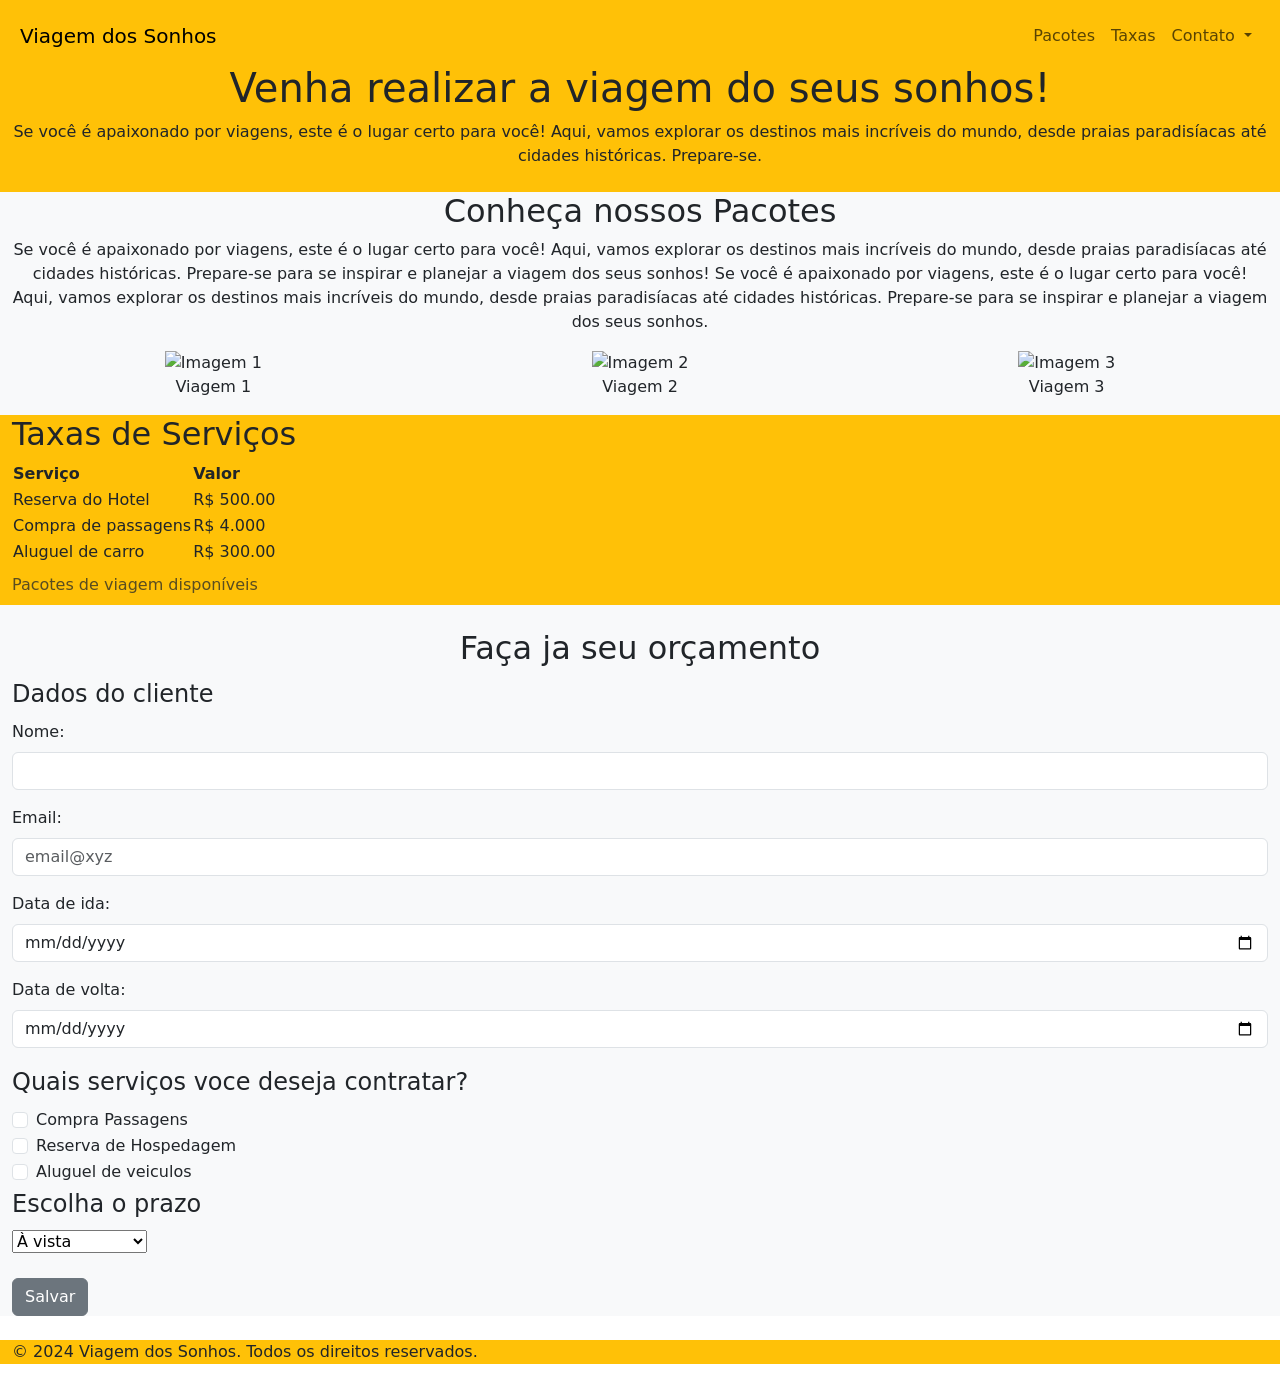
==== index.html @ 337f396c "first commit" ====
<!DOCTYPE html>
<html lang="pt-BR">

<head>
	<meta charset="UTF-8">
	<meta name="viewport" content="width=device-width, initial-scale=1.0">
	<link href="https://cdn.jsdelivr.net/npm/bootstrap@5.3.3/dist/css/bootstrap.min.css" rel="stylesheet"
		integrity="sha384-QWTKZyjpPEjISv5WaRU9OFeRpok6YctnYmDr5pNlyT2bRjXh0JMhjY6hW+ALEwIH" crossorigin="anonymous">
	<link rel="stylesheet" href="style.css">
	<title>Viagem dos sonhos</title>
</head>

<body>
	<header class="container-fluid p-2 bg-warning text-center">
		<nav class="navbar navbar-expand-lg bg-warning">
			<div class="container-fluid">
				<a class="navbar-brand" href="#">Viagem dos Sonhos</a>
				<button class="navbar-toggler" type="button" data-bs-toggle="collapse"
					data-bs-target="#navbarSupportedContent" aria-controls="navbarSupportedContent"
					aria-expanded="false" aria-label="Toggle navigation">
					<span class="navbar-toggler-icon"></span>
				</button>
				<div class="collapse navbar-collapse justify-content-end bg-warning" id="navbarSupportedContent">
					<ul class="navbar-nav ms-auto">
						<li class="nav-item">
							<a class="nav-link" aria-current="page" href="#">Pacotes</a>
						</li>
						<li class="nav-item">
							<a class="nav-link" href="#">Taxas</a>
						</li>
						<li class="nav-item dropdown">
							<a class="nav-link dropdown-toggle" href="#" role="button" data-bs-toggle="dropdown"
								aria-expanded="false">
								Contato
							</a>
							<ul class="dropdown-menu dropdown-menu-end">
								<li><a class="dropdown-item" href="#">Action</a></li>
								<li><a class="dropdown-item" href="#">Another action</a></li>
								<li>
									<hr class="dropdown-divider">
								</li>
								<li><a class="dropdown-item" href="#">Something else here</a></li>
							</ul>
						</li>
					</ul>
				</div>
			</div>
		</nav>
		<h1>Venha realizar a viagem do seus sonhos!</h1>
		<p>Se você é apaixonado por viagens, este é o lugar certo para você! Aqui, vamos
			explorar os destinos mais incríveis do mundo, desde praias paradisíacas até cidades históricas.
			Prepare-se.</p>
	</header>

	<section class="container-fluid bg-light text-center">
		<h2>Conheça nossos Pacotes</h2>
		<p> Se você é apaixonado por viagens, este é o lugar certo para você! Aqui, vamos
			explorar os destinos mais incríveis do mundo, desde praias paradisíacas até cidades históricas.
			Prepare-se para se inspirar e planejar a viagem dos seus sonhos! Se você é apaixonado por viagens, este é o
			lugar certo para você! Aqui, vamos explorar os destinos mais incríveis do mundo, desde praias paradisíacas
			até cidades históricas. Prepare-se para se inspirar e planejar a viagem dos seus sonhos.</p>
		<div class="row">
			<figure class="col text-center">
				<img src="Imagens/Capa.jpg" alt="Imagem 1">
				<figcaption>Viagem 1</figcaption>
			</figure>
			<figure class="col text-center">
				<img src="Imagens/cell.jpg" alt="Imagem 2">
				<figcaption>Viagem 2</figcaption>
			</figure>
			<figure class="col text-center">
				<img src="Imagens/note.jpg" alt="Imagem 3">
				<figcaption>Viagem 3</figcaption>
			</figure>
		</div>
	</section>

	<section class="container-fluid bg-warning">
		<h2 id="destinos">Taxas de Serviços</h2>

		<table>
			<caption>Pacotes de viagem disponíveis</caption>
			<thead>
				<tr>
					<th>Serviço</th>
					<th>Valor</th>
				</tr>
			</thead>
			<tbody>
				<tr>
					<td>Reserva do Hotel</td>
					<td>R$ 500.00</td>
				</tr>
				<tr>
					<td>Compra de passagens</td>
					<td>R$ 4.000</td>
				</tr>
				<tr>
					<td>Aluguel de carro</td>
					<td>R$ 300.00</td>
				</tr>
			</tbody>
		</table>
	</section>

	<section class="container-fluid bg-light">
		<br>
		<h2 class="text-center">Faça ja seu orçamento</h2>
		<form action="" method="GET">

			<fieldset>
				<legend>Dados do cliente</legend>

				<div class="mb-3">
					<label class="form-label" for="nome">
						Nome:
					</label>
					<input type="text" class="form-control" name="nome" id="nome">
				</div>

				<div class="mb-3">
					<label class="form-label" for="email">
						Email:
					</label>
					<input type="email" class="form-control" required name="email" placeholder="email@xyz" required
						id="email">
				</div>

				<div class="mb-3">
					<label class="form-label" for="dataIda">
						Data de ida:
					</label>
					<input type="date" class="form-control" name="dataIda" id="dataIda">
				</div>

				<div class="mb-3">
					<label class="form-label" for="dataVolta">
						Data de volta:
					</label>
					<input type="date" class="form-control" name="dataVolta" id="dataVolta">
				</div>
			</fieldset>
			<fieldset>
				<legend>Quais serviços voce deseja contratar?</legend>
				<div class="form-check">
					<input type="checkbox" class="form-check-input" name="passagens" value="Passagens"
						id="compraPassagens">
					<label class="form-check-label" for="compraPassagens">
						Compra Passagens
					</label>
				</div>

				<div class="form-check">
					<input type="checkbox" class="form-check-input" name="hospedagem" value="Hospedagem"
						id="reservaHospedagem">
					<label class="form-check-label" for="reservaHospedagem">
						Reserva de Hospedagem
					</label>
				</div>

				<div class="form-check">
					<input type="checkbox" class="form-check-input" name="aluguelVeiculos" value="Aluguel de veiculos"
						id="aluguelVeiculos">
					<label class="form-check-label" for="aluguelVeiculos">
						Aluguel de veiculos
					</label>
				</div>

			</fieldset>
			<fieldset>
				<legend>Escolha o prazo</legend>
				<select name="prazo">
					<option value="Avista">À vista</option>
					<option value="5x">5x sem juros</option>
					<option value="10x">10x sem juros</option>
				</select>
			</fieldset>
			<br>
			<button class="btn btn-secondary">Salvar</button>
		</form>
	</section>
	<br>
	<footer class="container-fluid bg-warning">
		<p>&copy; 2024 Viagem dos Sonhos. Todos os direitos reservados.</p>
	</footer>
	<script src="https://cdn.jsdelivr.net/npm/bootstrap@5.3.3/dist/js/bootstrap.bundle.min.js"
		integrity="sha384-YvpcrYf0tY3lHB60NNkmXc5s9fDVZLESaAA55NDzOxhy9GkcIdslK1eN7N6jIeHz"
		crossorigin="anonymous"></script>
</body>

</html>
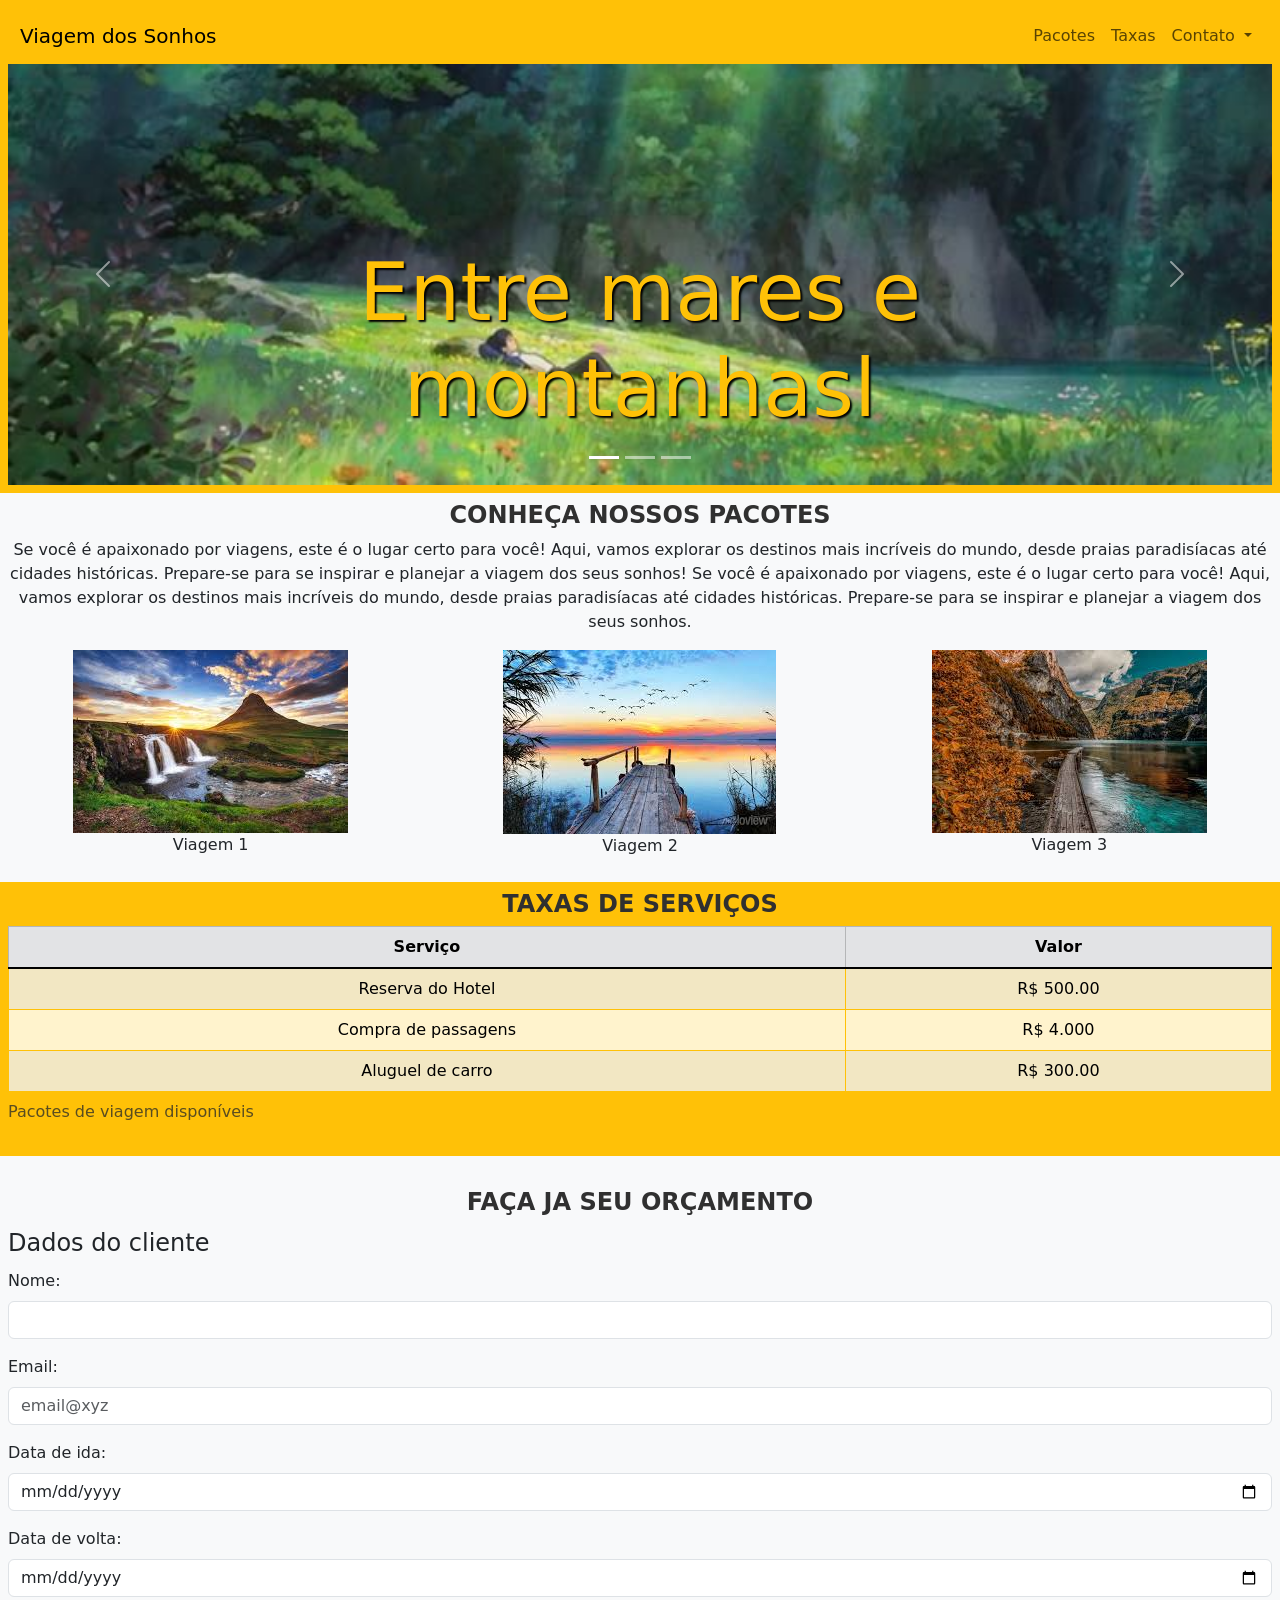
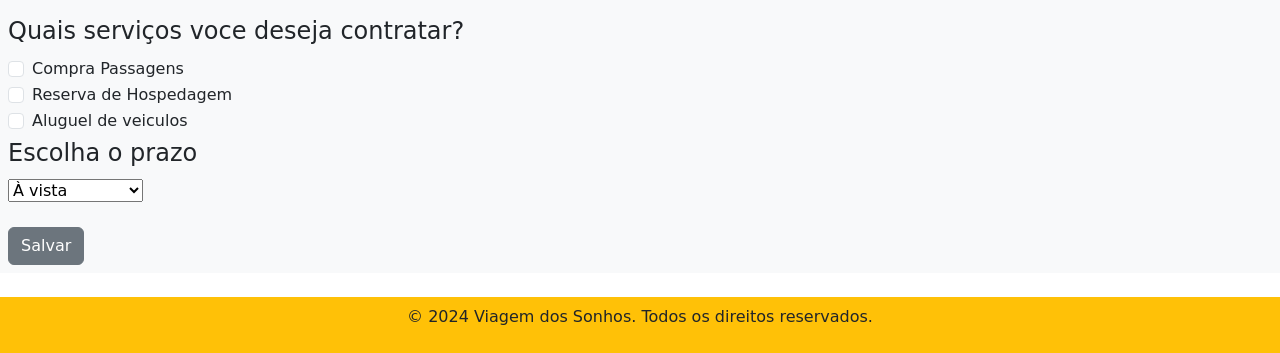
==== commit 69f7a776: "Refactor code structure for improved readability and maintainability" ====
--- a/index.html
+++ b/index.html
@@ -6,7 +6,7 @@
 	<meta name="viewport" content="width=device-width, initial-scale=1.0">
 	<link href="https://cdn.jsdelivr.net/npm/bootstrap@5.3.3/dist/css/bootstrap.min.css" rel="stylesheet"
 		integrity="sha384-QWTKZyjpPEjISv5WaRU9OFeRpok6YctnYmDr5pNlyT2bRjXh0JMhjY6hW+ALEwIH" crossorigin="anonymous">
-	<link rel="stylesheet" href="style.css">
+	<link rel="stylesheet" href="css/style.css">
 	<title>Viagem dos sonhos</title>
 </head>
 
@@ -46,13 +46,49 @@
 				</div>
 			</div>
 		</nav>
-		<h1>Venha realizar a viagem do seus sonhos!</h1>
-		<p>Se você é apaixonado por viagens, este é o lugar certo para você! Aqui, vamos
-			explorar os destinos mais incríveis do mundo, desde praias paradisíacas até cidades históricas.
-			Prepare-se.</p>
+		<div id="carouselExampleCaptions" class="carousel slide">
+			<div class="carousel-indicators">
+				<button type="button" data-bs-target="#carouselExampleCaptions" data-bs-slide-to="0" class="active"
+					aria-current="true" aria-label="Slide 1"></button>
+				<button type="button" data-bs-target="#carouselExampleCaptions" data-bs-slide-to="1"
+					aria-label="Slide 2"></button>
+				<button type="button" data-bs-target="#carouselExampleCaptions" data-bs-slide-to="2"
+					aria-label="Slide 3"></button>
+			</div>
+			<div class="carousel-inner">
+				<div class="carousel-item active">
+					<img src="img/carousel/teste1.jpg" class="d-block w-100" alt="">
+					<div class="carousel-caption d-none d-md-block">
+						<h5>Entre mares e montanhasl</h5>
+					</div>
+				</div>
+				<div class="carousel-item">
+					<img src="img/carousel/teste2.jpg" class="d-block w-100" alt="">
+					<div class="carousel-caption d-none d-md-block">
+						<h5>De norte a sul</h5>
+					</div>
+				</div>
+				<div class="carousel-item">
+					<img src="img/carousel/teste3.jpg" class="d-block w-100" alt="">
+					<div class="carousel-caption d-none d-md-block">
+						<h5>Venha conhecer o Brasil</h5>
+					</div>
+				</div>
+			</div>
+			<button class="carousel-control-prev" type="button" data-bs-target="#carouselExampleCaptions"
+				data-bs-slide="prev">
+				<span class="carousel-control-prev-icon" aria-hidden="true"></span>
+				<span class="visually-hidden">Previous</span>
+			</button>
+			<button class="carousel-control-next" type="button" data-bs-target="#carouselExampleCaptions"
+				data-bs-slide="next">
+				<span class="carousel-control-next-icon" aria-hidden="true"></span>
+				<span class="visually-hidden">Next</span>
+			</button>
+		</div>
 	</header>
 
-	<section class="container-fluid bg-light text-center">
+	<section class="container-fluid bg-light text-center p-2">
 		<h2>Conheça nossos Pacotes</h2>
 		<p> Se você é apaixonado por viagens, este é o lugar certo para você! Aqui, vamos
 			explorar os destinos mais incríveis do mundo, desde praias paradisíacas até cidades históricas.
@@ -61,32 +97,32 @@
 			até cidades históricas. Prepare-se para se inspirar e planejar a viagem dos seus sonhos.</p>
 		<div class="row">
 			<figure class="col text-center">
-				<img src="Imagens/Capa.jpg" alt="Imagem 1">
+				<img src="img/nossos-pacotes/Capa.jpg" alt="Imagem 1">
 				<figcaption>Viagem 1</figcaption>
 			</figure>
 			<figure class="col text-center">
-				<img src="Imagens/cell.jpg" alt="Imagem 2">
+				<img src="img/nossos-pacotes/cell.jpg" alt="Imagem 2">
 				<figcaption>Viagem 2</figcaption>
 			</figure>
 			<figure class="col text-center">
-				<img src="Imagens/note.jpg" alt="Imagem 3">
+				<img src="img/nossos-pacotes/note.jpg" alt="Imagem 3">
 				<figcaption>Viagem 3</figcaption>
 			</figure>
 		</div>
 	</section>
 
-	<section class="container-fluid bg-warning">
+	<section class="container-fluid bg-warning text-xl-center p-2">
 		<h2 id="destinos">Taxas de Serviços</h2>
 
-		<table>
+		<table class="table table-warning table-striped table-hover table-bordered border-warning">
 			<caption>Pacotes de viagem disponíveis</caption>
-			<thead>
+			<thead class="table-secondary">
 				<tr>
 					<th>Serviço</th>
 					<th>Valor</th>
 				</tr>
 			</thead>
-			<tbody>
+			<tbody class="table-group-divider">
 				<tr>
 					<td>Reserva do Hotel</td>
 					<td>R$ 500.00</td>
@@ -103,7 +139,7 @@
 		</table>
 	</section>
 
-	<section class="container-fluid bg-light">
+	<section class="container-fluid bg-light p-2">
 		<br>
 		<h2 class="text-center">Faça ja seu orçamento</h2>
 		<form action="" method="GET">
@@ -180,7 +216,7 @@
 		</form>
 	</section>
 	<br>
-	<footer class="container-fluid bg-warning">
+	<footer class="container-fluid bg-warning p-2 text-center">
 		<p>&copy; 2024 Viagem dos Sonhos. Todos os direitos reservados.</p>
 	</footer>
 	<script src="https://cdn.jsdelivr.net/npm/bootstrap@5.3.3/dist/js/bootstrap.bundle.min.js"
--- a/css/style.css
+++ b/css/style.css
@@ -0,0 +1,27 @@
+header p{
+    color: #ffffff;
+    font-weight: 600;
+}
+
+h1 {
+    font-size: 63px;
+    color: #303030;
+    padding: 15px;
+    color: white;
+    text-align: center;
+
+}
+
+h2 {
+    font-size: 24px;
+    text-transform: uppercase;
+    color: #303030;
+    font-weight: 600;
+}
+
+.carousel-caption h5 {
+    font-size: 80px;
+    color: #ffc107;
+    text-shadow: 2px 2px 2px black;
+}
+
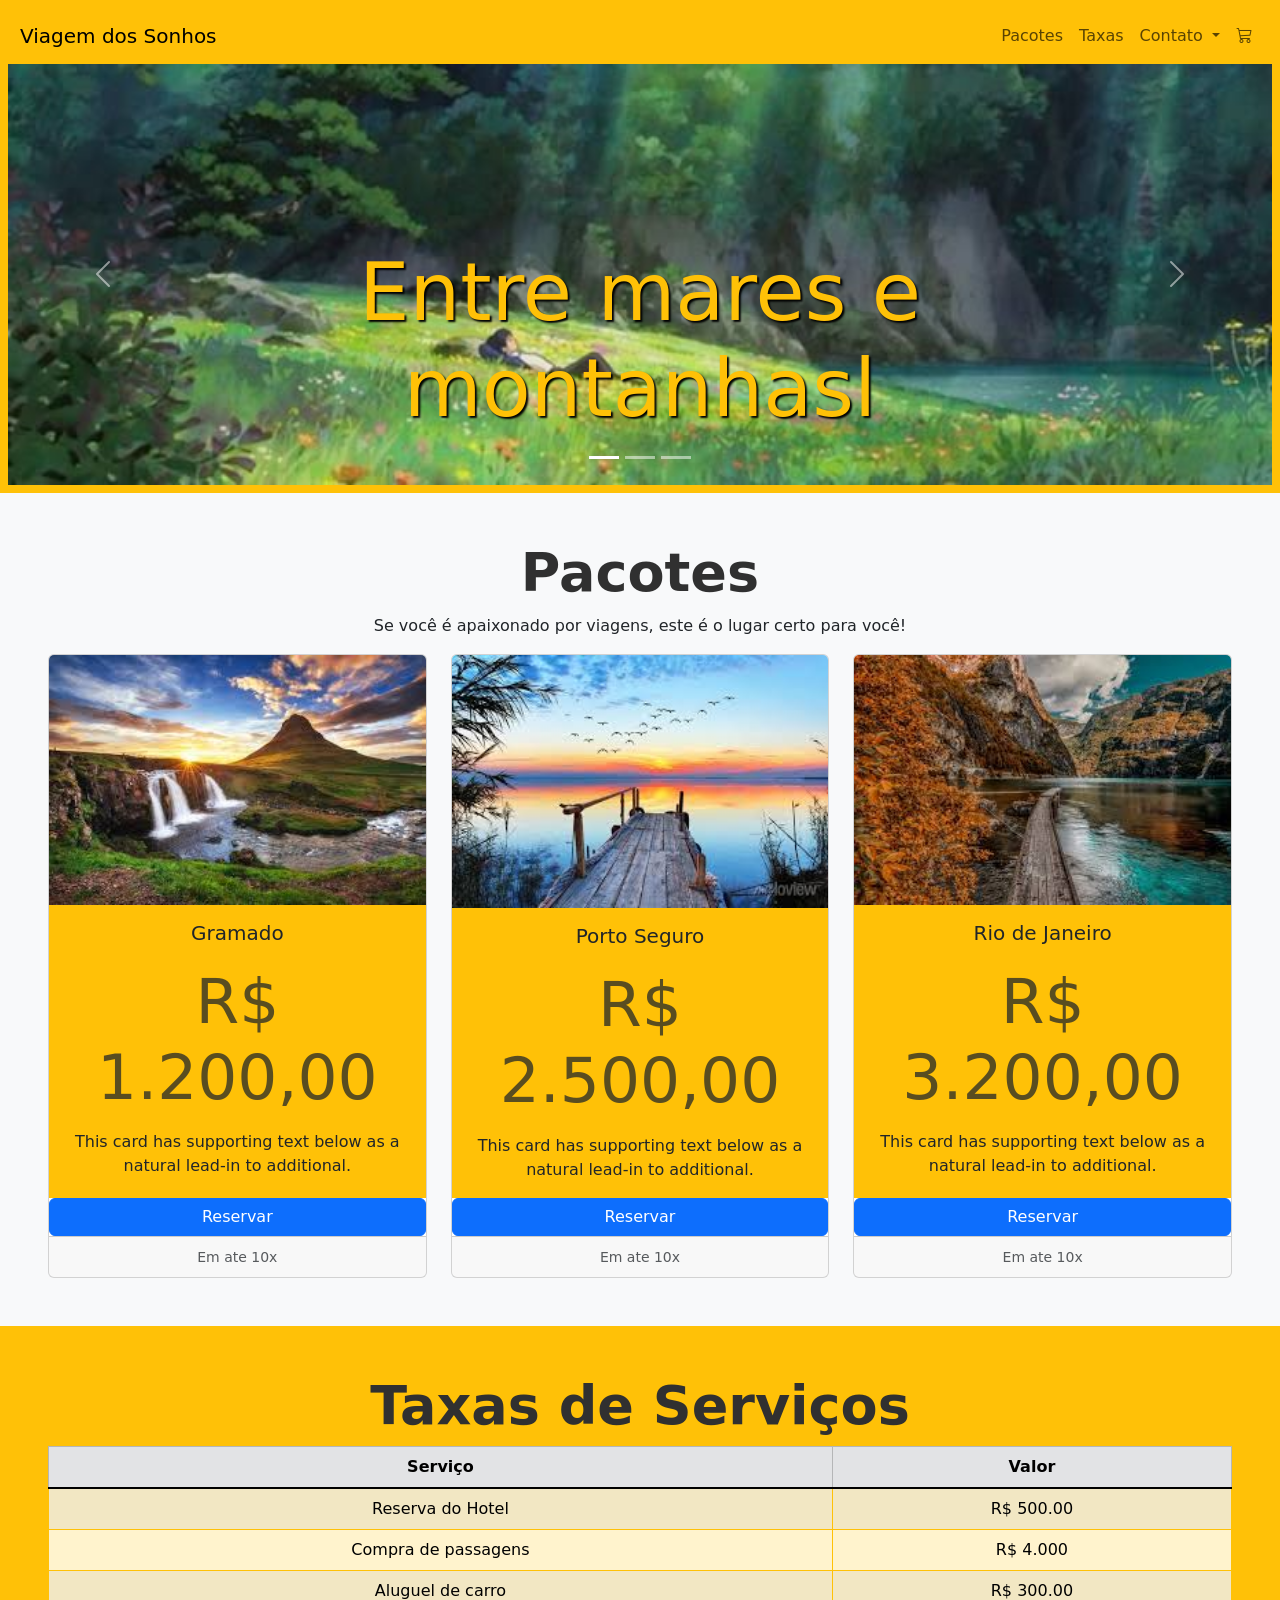
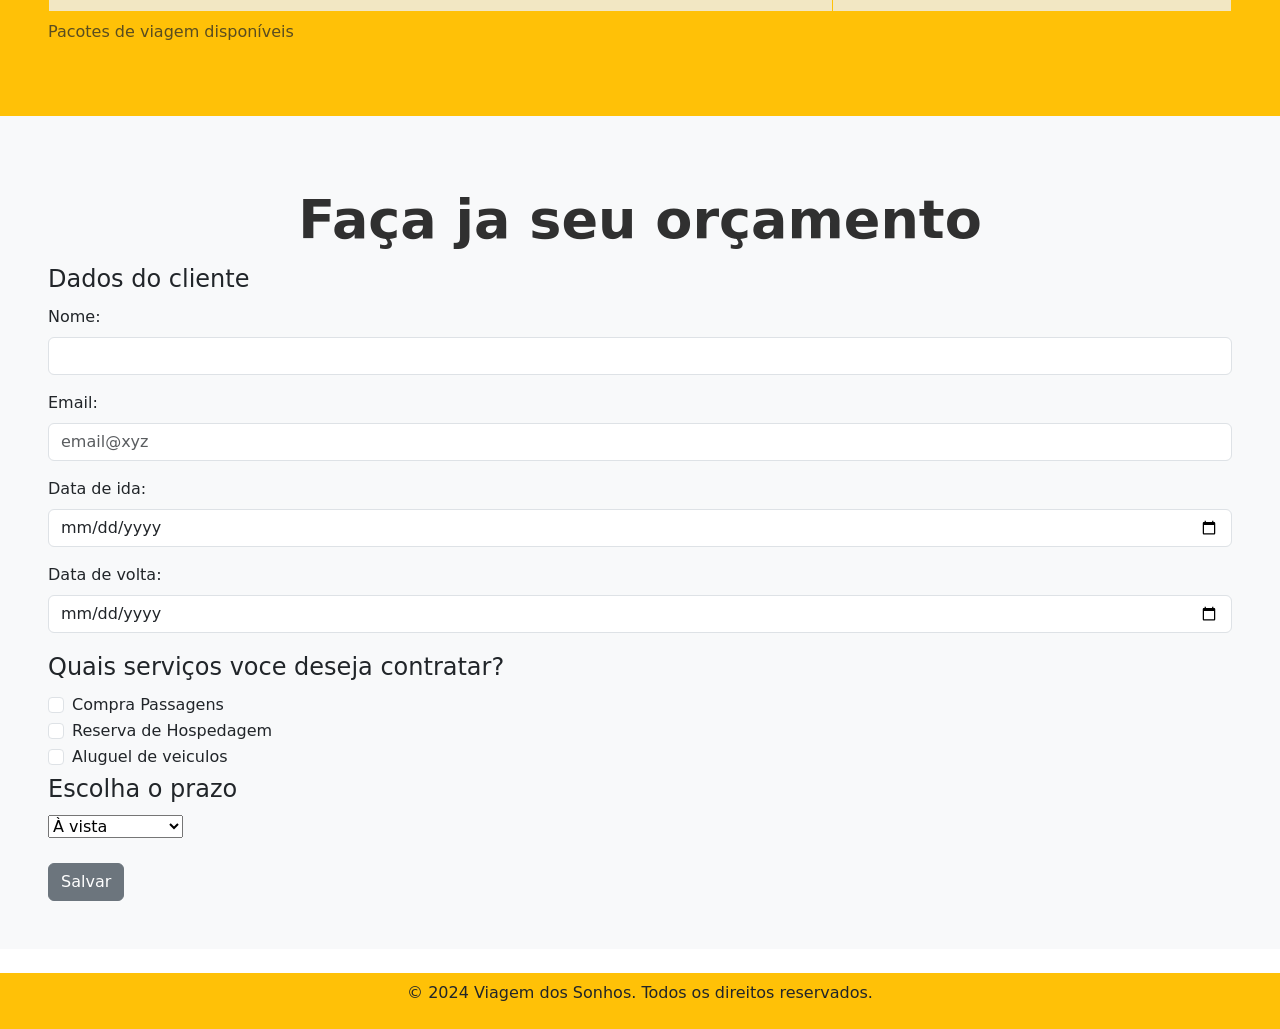
==== commit 2fd34ca9: "Add checkout page and enhance index layout with new features" ====
--- a/index.html
+++ b/index.html
@@ -4,8 +4,8 @@
 <head>
 	<meta charset="UTF-8">
 	<meta name="viewport" content="width=device-width, initial-scale=1.0">
-	<link href="https://cdn.jsdelivr.net/npm/bootstrap@5.3.3/dist/css/bootstrap.min.css" rel="stylesheet"
-		integrity="sha384-QWTKZyjpPEjISv5WaRU9OFeRpok6YctnYmDr5pNlyT2bRjXh0JMhjY6hW+ALEwIH" crossorigin="anonymous">
+	<link href="https://cdn.jsdelivr.net/npm/bootstrap@5.3.3/dist/css/bootstrap.min.css" rel="stylesheet"integrity="sha384-QWTKZyjpPEjISv5WaRU9OFeRpok6YctnYmDr5pNlyT2bRjXh0JMhjY6hW+ALEwIH" crossorigin="anonymous">
+	<link rel="stylesheet" href="https://cdn.jsdelivr.net/npm/bootstrap-icons@1.13.1/font/bootstrap-icons.min.css">
 	<link rel="stylesheet" href="css/style.css">
 	<title>Viagem dos sonhos</title>
 </head>
@@ -42,6 +42,9 @@
 								<li><a class="dropdown-item" href="#">Something else here</a></li>
 							</ul>
 						</li>
+						  <li class="nav-item">
+							<a class="nav-link" href="#"><i class="bi bi-cart3"></i></a> 
+                        </li>
 					</ul>
 				</div>
 			</div>
@@ -88,30 +91,56 @@
 		</div>
 	</header>
 
-	<section class="container-fluid bg-light text-center p-2">
-		<h2>Conheça nossos Pacotes</h2>
-		<p> Se você é apaixonado por viagens, este é o lugar certo para você! Aqui, vamos
-			explorar os destinos mais incríveis do mundo, desde praias paradisíacas até cidades históricas.
-			Prepare-se para se inspirar e planejar a viagem dos seus sonhos! Se você é apaixonado por viagens, este é o
-			lugar certo para você! Aqui, vamos explorar os destinos mais incríveis do mundo, desde praias paradisíacas
-			até cidades históricas. Prepare-se para se inspirar e planejar a viagem dos seus sonhos.</p>
-		<div class="row">
-			<figure class="col text-center">
-				<img src="img/nossos-pacotes/Capa.jpg" alt="Imagem 1">
-				<figcaption>Viagem 1</figcaption>
-			</figure>
-			<figure class="col text-center">
-				<img src="img/nossos-pacotes/cell.jpg" alt="Imagem 2">
-				<figcaption>Viagem 2</figcaption>
-			</figure>
-			<figure class="col text-center">
-				<img src="img/nossos-pacotes/note.jpg" alt="Imagem 3">
-				<figcaption>Viagem 3</figcaption>
-			</figure>
+	<section class="container-fluid bg-light text-center p-5">
+		<h2>Pacotes</h2>
+		<p> Se você é apaixonado por viagens, este é o lugar certo para você!</p>
+		<div class="row row-cols-1 row-cols-md-3 g-4">
+			<div class="col">
+				<div class="card h-100">
+					<img src="img/nossos-pacotes/Capa.jpg" class="card-img-top" alt="...">
+					<div class="card-body bg-warning">
+						<h5 class="card-title">Gramado</h5>
+						<h1 class="card-subtitle text-muted">R$ 1.200,00</h1>
+						<p class="card-text">This card has supporting text below as a natural lead-in to additional.</p>
+					</div>
+					<a href="#" class="btn btn-primary" data-bs-toggle="modal" data-bs-target="#exampleModal">Reservar</a>
+					<div class="card-footer">
+						<small class="text-body-secondary">Em ate 10x</small>
+					</div>
+				</div>
+			</div>
+			<div class="col">
+				<div class="card h-100">
+					<img src="img/nossos-pacotes/cell.jpg" class="card-img-top" alt="...">
+					<div class="card-body bg-warning">
+						<h5 class="card-title">Porto Seguro</h5>
+						<h1 class="card-subtitle text-muted">R$ 2.500,00</h1>
+						<p class="card-text">This card has supporting text below as a natural lead-in to additional.</p>
+					</div>
+					<a href="#" class="btn btn-primary" data-bs-toggle="modal" data-bs-target="#exampleModal">Reservar</a>
+					<div class="card-footer">
+						<small class="text-body-secondary">Em ate 10x</small>
+					</div>
+				</div>
+			</div>
+			<div class="col">
+				<div class="card h-100">
+					<img src="img/nossos-pacotes/note.jpg" class="card-img-top" alt="...">
+					<div class="card-body bg-warning">
+						<h5 class="card-title">Rio de Janeiro</h5>
+						<h1 class="card-subtitle text-muted">R$ 3.200,00</h1>
+						<p class="card-text">This card has supporting text below as a natural lead-in to additional.</p>
+					</div>
+					<a href="#" class="btn btn-primary" data-bs-toggle="modal" data-bs-target="#exampleModal">Reservar</a>
+					<div class="card-footer">
+						<small class="text-body-secondary">Em ate 10x</small>
+					</div>
+				</div>
+			</div>
 		</div>
 	</section>
 
-	<section class="container-fluid bg-warning text-xl-center p-2">
+	<section class="container-fluid bg-warning text-xl-center p-5">
 		<h2 id="destinos">Taxas de Serviços</h2>
 
 		<table class="table table-warning table-striped table-hover table-bordered border-warning">
@@ -139,7 +168,7 @@
 		</table>
 	</section>
 
-	<section class="container-fluid bg-light p-2">
+	<section class="container-fluid bg-light p-5">
 		<br>
 		<h2 class="text-center">Faça ja seu orçamento</h2>
 		<form action="" method="GET">
@@ -224,4 +253,23 @@
 		crossorigin="anonymous"></script>
 </body>
 
+
+<div class="modal fade" id="exampleModal" tabindex="-1" aria-labelledby="exampleModalLabel" aria-hidden="true">
+  <div class="modal-dialog">
+    <div class="modal-content">
+      <div class="modal-header">
+        <h5 class="modal-title" id="exampleModalLabel">Suas compras</h5>
+        <button type="button" class="btn-close" data-bs-dismiss="modal" aria-label="Close"></button>
+      </div>
+      <div class="modal-body">
+        Produto adicionado ao carrinho!
+      </div>
+      <div class="modal-footer">
+        <button type="button" class="btn btn-primary" data-bs-dismiss="modal">Continuar comprando</button>
+		<a href="checkout.html" type="button" class="btn btn-success">Finalizar compra</a>
+      </div>
+    </div>
+  </div>
+</div>
+
 </html>
--- a/css/style.css
+++ b/css/style.css
@@ -1,7 +1,3 @@
-header p{
-    color: #ffffff;
-    font-weight: 600;
-}
 
 h1 {
     font-size: 63px;
@@ -13,8 +9,7 @@
 }
 
 h2 {
-    font-size: 24px;
-    text-transform: uppercase;
+    font-size: 54px;
     color: #303030;
     font-weight: 600;
 }
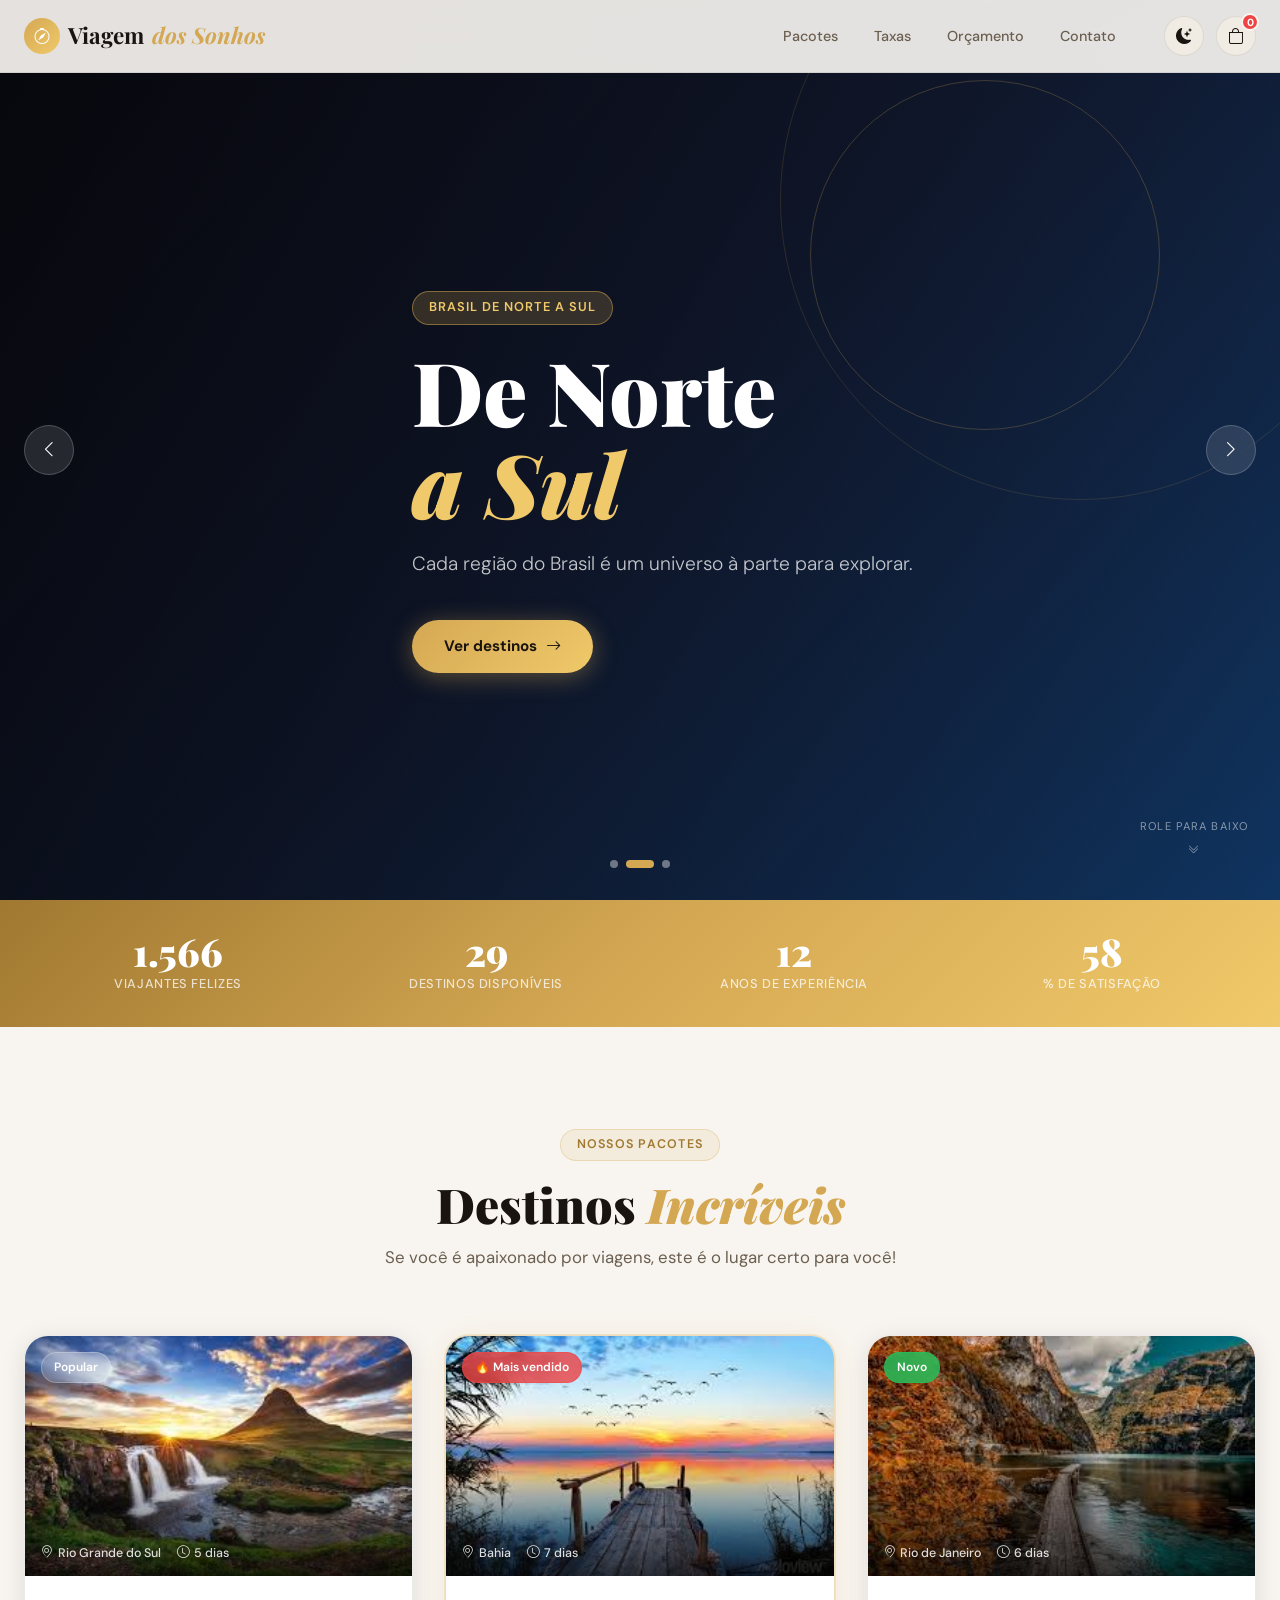
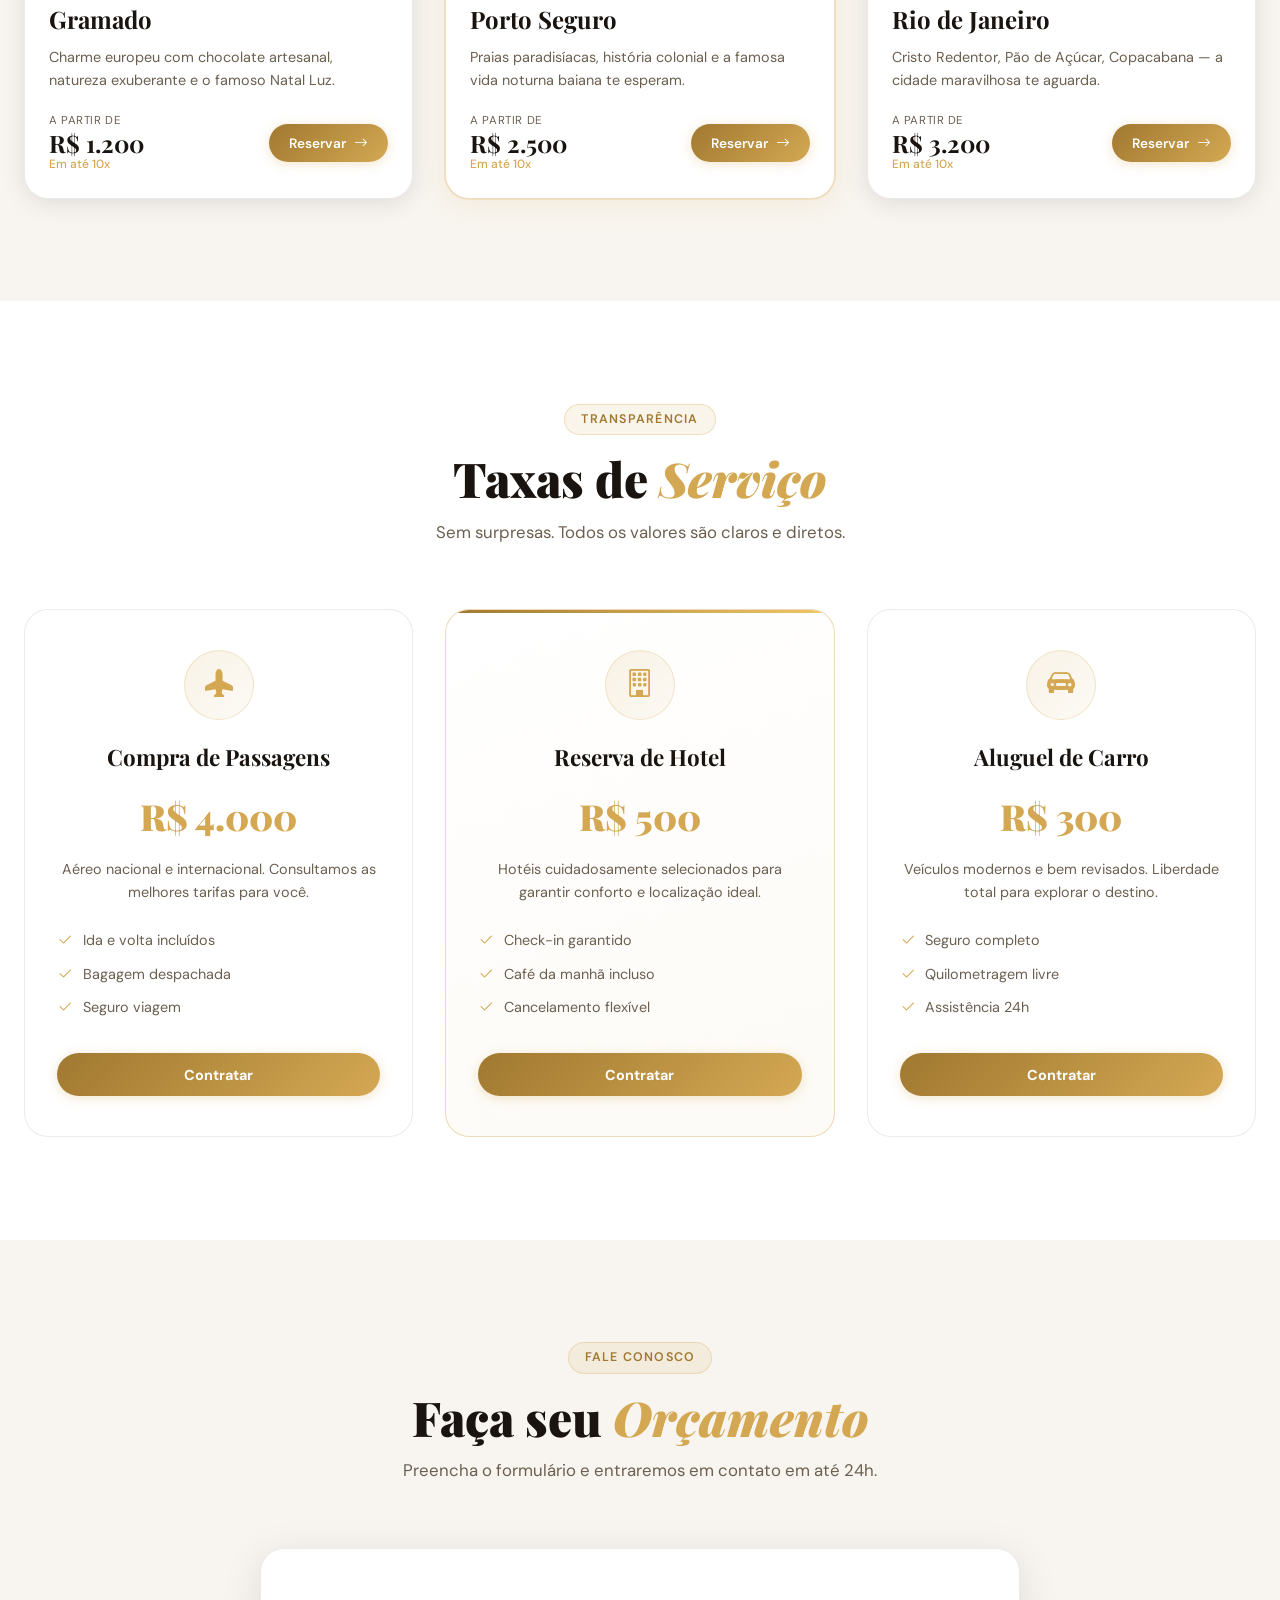
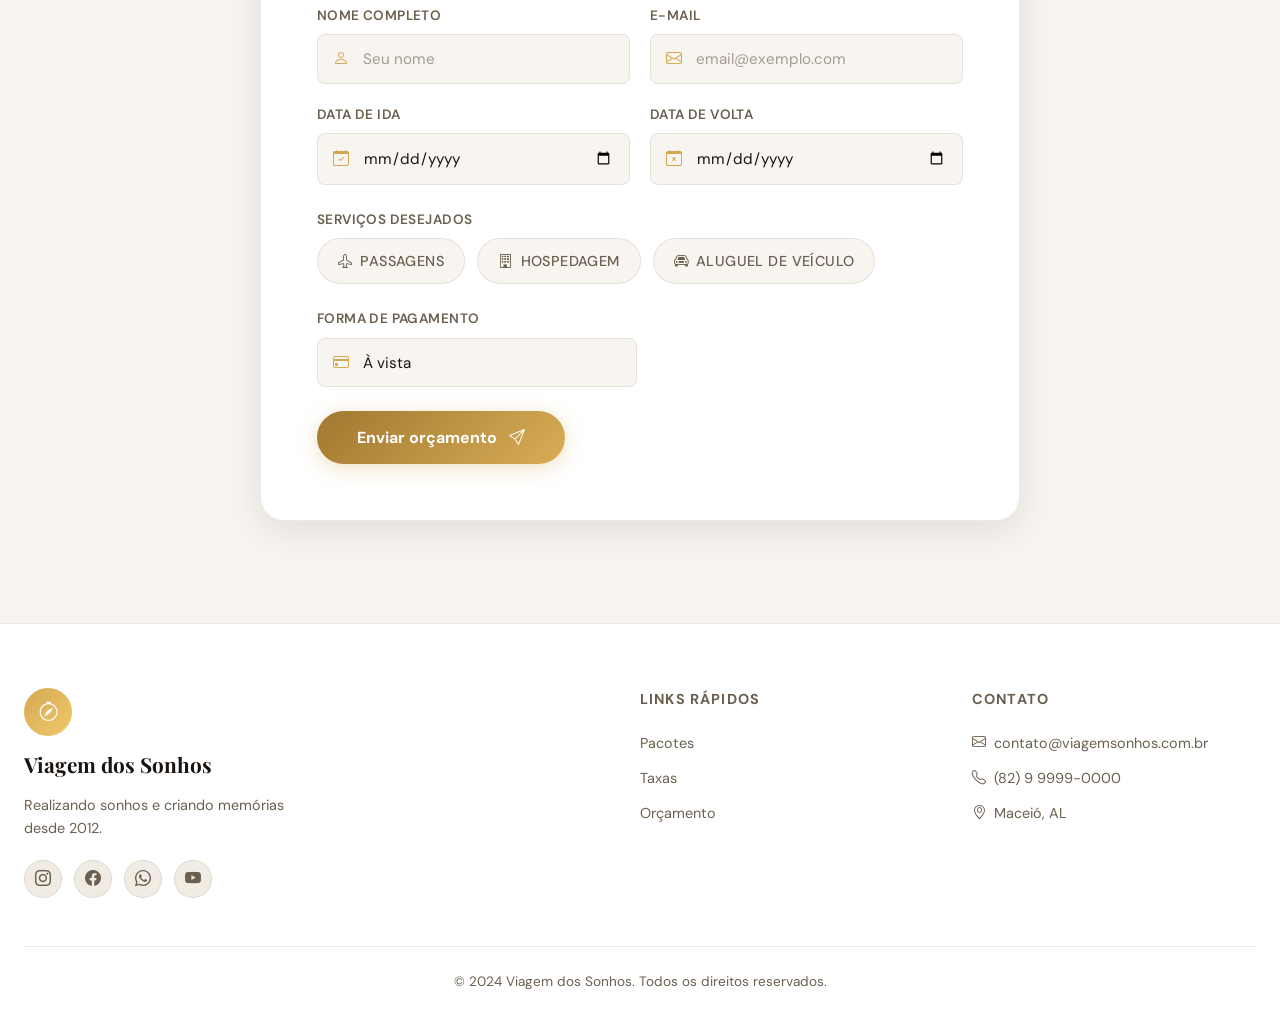
==== commit 6ab7e498: "feat: add main JavaScript functionality for theme toggle, navbar, carousel, stats counter, cart mana" ====
--- a/index.html
+++ b/index.html
@@ -1,275 +1,415 @@
 <!DOCTYPE html>
-<html lang="pt-BR">
-
+<html lang="pt-BR" data-theme="light">
+ 
 <head>
-	<meta charset="UTF-8">
-	<meta name="viewport" content="width=device-width, initial-scale=1.0">
-	<link href="https://cdn.jsdelivr.net/npm/bootstrap@5.3.3/dist/css/bootstrap.min.css" rel="stylesheet"integrity="sha384-QWTKZyjpPEjISv5WaRU9OFeRpok6YctnYmDr5pNlyT2bRjXh0JMhjY6hW+ALEwIH" crossorigin="anonymous">
-	<link rel="stylesheet" href="https://cdn.jsdelivr.net/npm/bootstrap-icons@1.13.1/font/bootstrap-icons.min.css">
-	<link rel="stylesheet" href="css/style.css">
-	<title>Viagem dos sonhos</title>
+  <meta charset="UTF-8" />
+  <meta name="viewport" content="width=device-width, initial-scale=1.0" />
+  <title>Viagem dos Sonhos</title>
+ 
+  <!-- Google Fonts -->
+  <link rel="preconnect" href="https://fonts.googleapis.com" />
+  <link rel="preconnect" href="https://fonts.gstatic.com" crossorigin />
+  <link href="https://fonts.googleapis.com/css2?family=Playfair+Display:ital,wght@0,400;0,700;0,900;1,400&family=DM+Sans:wght@300;400;500;600&display=swap" rel="stylesheet" />
+ 
+  <!-- Bootstrap Icons -->
+  <link rel="stylesheet" href="https://cdn.jsdelivr.net/npm/bootstrap-icons@1.13.1/font/bootstrap-icons.min.css" />
+ 
+  <link rel="stylesheet" href="css/style.css" />
 </head>
-
+ 
 <body>
-	<header class="container-fluid p-2 bg-warning text-center">
-		<nav class="navbar navbar-expand-lg bg-warning">
-			<div class="container-fluid">
-				<a class="navbar-brand" href="#">Viagem dos Sonhos</a>
-				<button class="navbar-toggler" type="button" data-bs-toggle="collapse"
-					data-bs-target="#navbarSupportedContent" aria-controls="navbarSupportedContent"
-					aria-expanded="false" aria-label="Toggle navigation">
-					<span class="navbar-toggler-icon"></span>
-				</button>
-				<div class="collapse navbar-collapse justify-content-end bg-warning" id="navbarSupportedContent">
-					<ul class="navbar-nav ms-auto">
-						<li class="nav-item">
-							<a class="nav-link" aria-current="page" href="#">Pacotes</a>
-						</li>
-						<li class="nav-item">
-							<a class="nav-link" href="#">Taxas</a>
-						</li>
-						<li class="nav-item dropdown">
-							<a class="nav-link dropdown-toggle" href="#" role="button" data-bs-toggle="dropdown"
-								aria-expanded="false">
-								Contato
-							</a>
-							<ul class="dropdown-menu dropdown-menu-end">
-								<li><a class="dropdown-item" href="#">Action</a></li>
-								<li><a class="dropdown-item" href="#">Another action</a></li>
-								<li>
-									<hr class="dropdown-divider">
-								</li>
-								<li><a class="dropdown-item" href="#">Something else here</a></li>
-							</ul>
-						</li>
-						  <li class="nav-item">
-							<a class="nav-link" href="#"><i class="bi bi-cart3"></i></a> 
-                        </li>
-					</ul>
-				</div>
-			</div>
-		</nav>
-		<div id="carouselExampleCaptions" class="carousel slide">
-			<div class="carousel-indicators">
-				<button type="button" data-bs-target="#carouselExampleCaptions" data-bs-slide-to="0" class="active"
-					aria-current="true" aria-label="Slide 1"></button>
-				<button type="button" data-bs-target="#carouselExampleCaptions" data-bs-slide-to="1"
-					aria-label="Slide 2"></button>
-				<button type="button" data-bs-target="#carouselExampleCaptions" data-bs-slide-to="2"
-					aria-label="Slide 3"></button>
-			</div>
-			<div class="carousel-inner">
-				<div class="carousel-item active">
-					<img src="img/carousel/teste1.jpg" class="d-block w-100" alt="">
-					<div class="carousel-caption d-none d-md-block">
-						<h5>Entre mares e montanhasl</h5>
-					</div>
-				</div>
-				<div class="carousel-item">
-					<img src="img/carousel/teste2.jpg" class="d-block w-100" alt="">
-					<div class="carousel-caption d-none d-md-block">
-						<h5>De norte a sul</h5>
-					</div>
-				</div>
-				<div class="carousel-item">
-					<img src="img/carousel/teste3.jpg" class="d-block w-100" alt="">
-					<div class="carousel-caption d-none d-md-block">
-						<h5>Venha conhecer o Brasil</h5>
-					</div>
-				</div>
-			</div>
-			<button class="carousel-control-prev" type="button" data-bs-target="#carouselExampleCaptions"
-				data-bs-slide="prev">
-				<span class="carousel-control-prev-icon" aria-hidden="true"></span>
-				<span class="visually-hidden">Previous</span>
-			</button>
-			<button class="carousel-control-next" type="button" data-bs-target="#carouselExampleCaptions"
-				data-bs-slide="next">
-				<span class="carousel-control-next-icon" aria-hidden="true"></span>
-				<span class="visually-hidden">Next</span>
-			</button>
-		</div>
-	</header>
-
-	<section class="container-fluid bg-light text-center p-5">
-		<h2>Pacotes</h2>
-		<p> Se você é apaixonado por viagens, este é o lugar certo para você!</p>
-		<div class="row row-cols-1 row-cols-md-3 g-4">
-			<div class="col">
-				<div class="card h-100">
-					<img src="img/nossos-pacotes/Capa.jpg" class="card-img-top" alt="...">
-					<div class="card-body bg-warning">
-						<h5 class="card-title">Gramado</h5>
-						<h1 class="card-subtitle text-muted">R$ 1.200,00</h1>
-						<p class="card-text">This card has supporting text below as a natural lead-in to additional.</p>
-					</div>
-					<a href="#" class="btn btn-primary" data-bs-toggle="modal" data-bs-target="#exampleModal">Reservar</a>
-					<div class="card-footer">
-						<small class="text-body-secondary">Em ate 10x</small>
-					</div>
-				</div>
-			</div>
-			<div class="col">
-				<div class="card h-100">
-					<img src="img/nossos-pacotes/cell.jpg" class="card-img-top" alt="...">
-					<div class="card-body bg-warning">
-						<h5 class="card-title">Porto Seguro</h5>
-						<h1 class="card-subtitle text-muted">R$ 2.500,00</h1>
-						<p class="card-text">This card has supporting text below as a natural lead-in to additional.</p>
-					</div>
-					<a href="#" class="btn btn-primary" data-bs-toggle="modal" data-bs-target="#exampleModal">Reservar</a>
-					<div class="card-footer">
-						<small class="text-body-secondary">Em ate 10x</small>
-					</div>
-				</div>
-			</div>
-			<div class="col">
-				<div class="card h-100">
-					<img src="img/nossos-pacotes/note.jpg" class="card-img-top" alt="...">
-					<div class="card-body bg-warning">
-						<h5 class="card-title">Rio de Janeiro</h5>
-						<h1 class="card-subtitle text-muted">R$ 3.200,00</h1>
-						<p class="card-text">This card has supporting text below as a natural lead-in to additional.</p>
-					</div>
-					<a href="#" class="btn btn-primary" data-bs-toggle="modal" data-bs-target="#exampleModal">Reservar</a>
-					<div class="card-footer">
-						<small class="text-body-secondary">Em ate 10x</small>
-					</div>
-				</div>
-			</div>
-		</div>
-	</section>
-
-	<section class="container-fluid bg-warning text-xl-center p-5">
-		<h2 id="destinos">Taxas de Serviços</h2>
-
-		<table class="table table-warning table-striped table-hover table-bordered border-warning">
-			<caption>Pacotes de viagem disponíveis</caption>
-			<thead class="table-secondary">
-				<tr>
-					<th>Serviço</th>
-					<th>Valor</th>
-				</tr>
-			</thead>
-			<tbody class="table-group-divider">
-				<tr>
-					<td>Reserva do Hotel</td>
-					<td>R$ 500.00</td>
-				</tr>
-				<tr>
-					<td>Compra de passagens</td>
-					<td>R$ 4.000</td>
-				</tr>
-				<tr>
-					<td>Aluguel de carro</td>
-					<td>R$ 300.00</td>
-				</tr>
-			</tbody>
-		</table>
-	</section>
-
-	<section class="container-fluid bg-light p-5">
-		<br>
-		<h2 class="text-center">Faça ja seu orçamento</h2>
-		<form action="" method="GET">
-
-			<fieldset>
-				<legend>Dados do cliente</legend>
-
-				<div class="mb-3">
-					<label class="form-label" for="nome">
-						Nome:
-					</label>
-					<input type="text" class="form-control" name="nome" id="nome">
-				</div>
-
-				<div class="mb-3">
-					<label class="form-label" for="email">
-						Email:
-					</label>
-					<input type="email" class="form-control" required name="email" placeholder="email@xyz" required
-						id="email">
-				</div>
-
-				<div class="mb-3">
-					<label class="form-label" for="dataIda">
-						Data de ida:
-					</label>
-					<input type="date" class="form-control" name="dataIda" id="dataIda">
-				</div>
-
-				<div class="mb-3">
-					<label class="form-label" for="dataVolta">
-						Data de volta:
-					</label>
-					<input type="date" class="form-control" name="dataVolta" id="dataVolta">
-				</div>
-			</fieldset>
-			<fieldset>
-				<legend>Quais serviços voce deseja contratar?</legend>
-				<div class="form-check">
-					<input type="checkbox" class="form-check-input" name="passagens" value="Passagens"
-						id="compraPassagens">
-					<label class="form-check-label" for="compraPassagens">
-						Compra Passagens
-					</label>
-				</div>
-
-				<div class="form-check">
-					<input type="checkbox" class="form-check-input" name="hospedagem" value="Hospedagem"
-						id="reservaHospedagem">
-					<label class="form-check-label" for="reservaHospedagem">
-						Reserva de Hospedagem
-					</label>
-				</div>
-
-				<div class="form-check">
-					<input type="checkbox" class="form-check-input" name="aluguelVeiculos" value="Aluguel de veiculos"
-						id="aluguelVeiculos">
-					<label class="form-check-label" for="aluguelVeiculos">
-						Aluguel de veiculos
-					</label>
-				</div>
-
-			</fieldset>
-			<fieldset>
-				<legend>Escolha o prazo</legend>
-				<select name="prazo">
-					<option value="Avista">À vista</option>
-					<option value="5x">5x sem juros</option>
-					<option value="10x">10x sem juros</option>
-				</select>
-			</fieldset>
-			<br>
-			<button class="btn btn-secondary">Salvar</button>
-		</form>
-	</section>
-	<br>
-	<footer class="container-fluid bg-warning p-2 text-center">
-		<p>&copy; 2024 Viagem dos Sonhos. Todos os direitos reservados.</p>
-	</footer>
-	<script src="https://cdn.jsdelivr.net/npm/bootstrap@5.3.3/dist/js/bootstrap.bundle.min.js"
-		integrity="sha384-YvpcrYf0tY3lHB60NNkmXc5s9fDVZLESaAA55NDzOxhy9GkcIdslK1eN7N6jIeHz"
-		crossorigin="anonymous"></script>
+ 
+  <!-- ============ NAVBAR ============ -->
+  <nav class="navbar" id="navbar">
+    <div class="nav-container">
+      <a class="nav-brand" href="#">
+        <span class="brand-icon"><i class="bi bi-compass"></i></span>
+        Viagem <em>dos Sonhos</em>
+      </a>
+ 
+      <ul class="nav-links" id="navLinks">
+        <li><a href="#pacotes">Pacotes</a></li>
+        <li><a href="#taxas">Taxas</a></li>
+        <li><a href="#orcamento">Orçamento</a></li>
+        <li><a href="#contato">Contato</a></li>
+      </ul>
+ 
+      <div class="nav-actions">
+        <button class="theme-toggle" id="themeToggle" aria-label="Alternar tema">
+          <i class="bi bi-moon-stars-fill" id="themeIcon"></i>
+        </button>
+        <button class="cart-btn" id="cartBtn">
+          <i class="bi bi-bag"></i>
+          <span class="cart-badge" id="cartBadge">0</span>
+        </button>
+        <button class="hamburger" id="hamburger" aria-label="Menu">
+          <span></span><span></span><span></span>
+        </button>
+      </div>
+    </div>
+  </nav>
+ 
+  <!-- ============ HERO / CAROUSEL ============ -->
+  <section class="hero" id="hero">
+    <div class="hero-slides" id="heroSlides">
+ 
+      <div class="hero-slide active" style="--bg: linear-gradient(135deg, #0f2027, #203a43, #2c5364);">
+        <div class="slide-overlay"></div>
+        <div class="slide-content">
+          <span class="slide-tag">Destino em destaque</span>
+          <h1 class="slide-title">Entre Mares<br /><em>e Montanhas</em></h1>
+          <p class="slide-desc">Descubra paisagens que parecem pintadas à mão pela natureza.</p>
+          <a href="#pacotes" class="btn-hero">Explorar pacotes <i class="bi bi-arrow-right"></i></a>
+        </div>
+        <div class="slide-deco">
+          <div class="deco-circle c1"></div>
+          <div class="deco-circle c2"></div>
+        </div>
+      </div>
+ 
+      <div class="hero-slide" style="--bg: linear-gradient(135deg, #1a1a2e, #16213e, #0f3460);">
+        <div class="slide-overlay"></div>
+        <div class="slide-content">
+          <span class="slide-tag">Brasil de Norte a Sul</span>
+          <h1 class="slide-title">De Norte<br /><em>a Sul</em></h1>
+          <p class="slide-desc">Cada região do Brasil é um universo à parte para explorar.</p>
+          <a href="#pacotes" class="btn-hero">Ver destinos <i class="bi bi-arrow-right"></i></a>
+        </div>
+        <div class="slide-deco">
+          <div class="deco-circle c1"></div>
+          <div class="deco-circle c2"></div>
+        </div>
+      </div>
+ 
+      <div class="hero-slide" style="--bg: linear-gradient(135deg, #0d1b2a, #1b263b, #415a77);">
+        <div class="slide-overlay"></div>
+        <div class="slide-content">
+          <span class="slide-tag">Venha conhecer</span>
+          <h1 class="slide-title">Conheça<br /><em>o Brasil</em></h1>
+          <p class="slide-desc">Praias, florestas, cultura e gastronomia únicos no mundo.</p>
+          <a href="#orcamento" class="btn-hero">Fazer orçamento <i class="bi bi-arrow-right"></i></a>
+        </div>
+        <div class="slide-deco">
+          <div class="deco-circle c1"></div>
+          <div class="deco-circle c2"></div>
+        </div>
+      </div>
+ 
+    </div>
+ 
+    <!-- Slide controls -->
+    <button class="slide-arrow prev" id="slidePrev"><i class="bi bi-chevron-left"></i></button>
+    <button class="slide-arrow next" id="slideNext"><i class="bi bi-chevron-right"></i></button>
+ 
+    <div class="slide-dots" id="slideDots">
+      <button class="dot active" data-index="0"></button>
+      <button class="dot" data-index="1"></button>
+      <button class="dot" data-index="2"></button>
+    </div>
+ 
+    <div class="hero-scroll-hint">
+      <span>Role para baixo</span>
+      <i class="bi bi-chevron-double-down"></i>
+    </div>
+  </section>
+ 
+  <!-- ============ STATS BAR ============ -->
+  <div class="stats-bar">
+    <div class="stat"><span class="stat-num" data-target="3200">0</span><span class="stat-label">Viajantes felizes</span></div>
+    <div class="stat"><span class="stat-num" data-target="48">0</span><span class="stat-label">Destinos disponíveis</span></div>
+    <div class="stat"><span class="stat-num" data-target="12">0</span><span class="stat-label">Anos de experiência</span></div>
+    <div class="stat"><span class="stat-num" data-target="98">0</span><span class="stat-label">% de satisfação</span></div>
+  </div>
+ 
+  <!-- ============ PACOTES ============ -->
+  <section class="section" id="pacotes">
+    <div class="section-header">
+      <span class="section-tag">Nossos Pacotes</span>
+      <h2 class="section-title">Destinos <em>Incríveis</em></h2>
+      <p class="section-sub">Se você é apaixonado por viagens, este é o lugar certo para você!</p>
+    </div>
+ 
+    <div class="cards-grid">
+ 
+      <div class="card-travel" data-aos>
+        <div class="card-image">
+          <img src="img/nossos-pacotes/Capa.jpg" alt="Gramado" onerror="this.parentElement.style.background='linear-gradient(135deg,#667eea,#764ba2)'; this.style.display='none'" />
+          <div class="card-gradient"></div>
+          <span class="card-badge">Popular</span>
+          <div class="card-overlay-info">
+            <span><i class="bi bi-geo-alt"></i> Rio Grande do Sul</span>
+            <span><i class="bi bi-clock"></i> 5 dias</span>
+          </div>
+        </div>
+        <div class="card-body">
+          <h3 class="card-name">Gramado</h3>
+          <p class="card-desc">Charme europeu com chocolate artesanal, natureza exuberante e o famoso Natal Luz.</p>
+          <div class="card-footer-row">
+            <div class="card-price">
+              <span class="price-label">A partir de</span>
+              <span class="price-value">R$ 1.200</span>
+              <span class="price-parcel">Em até 10x</span>
+            </div>
+            <button class="btn-reservar" onclick="addToCart('Gramado', 1200)">
+              Reservar <i class="bi bi-arrow-right"></i>
+            </button>
+          </div>
+        </div>
+      </div>
+ 
+      <div class="card-travel featured" data-aos>
+        <div class="card-image">
+          <img src="img/nossos-pacotes/cell.jpg" alt="Porto Seguro" onerror="this.parentElement.style.background='linear-gradient(135deg,#f093fb,#f5576c)'; this.style.display='none'" />
+          <div class="card-gradient"></div>
+          <span class="card-badge badge-hot">🔥 Mais vendido</span>
+          <div class="card-overlay-info">
+            <span><i class="bi bi-geo-alt"></i> Bahia</span>
+            <span><i class="bi bi-clock"></i> 7 dias</span>
+          </div>
+        </div>
+        <div class="card-body">
+          <h3 class="card-name">Porto Seguro</h3>
+          <p class="card-desc">Praias paradisíacas, história colonial e a famosa vida noturna baiana te esperam.</p>
+          <div class="card-footer-row">
+            <div class="card-price">
+              <span class="price-label">A partir de</span>
+              <span class="price-value">R$ 2.500</span>
+              <span class="price-parcel">Em até 10x</span>
+            </div>
+            <button class="btn-reservar" onclick="addToCart('Porto Seguro', 2500)">
+              Reservar <i class="bi bi-arrow-right"></i>
+            </button>
+          </div>
+        </div>
+      </div>
+ 
+      <div class="card-travel" data-aos>
+        <div class="card-image">
+          <img src="img/nossos-pacotes/note.jpg" alt="Rio de Janeiro" onerror="this.parentElement.style.background='linear-gradient(135deg,#43e97b,#38f9d7)'; this.style.display='none'" />
+          <div class="card-gradient"></div>
+          <span class="card-badge badge-new">Novo</span>
+          <div class="card-overlay-info">
+            <span><i class="bi bi-geo-alt"></i> Rio de Janeiro</span>
+            <span><i class="bi bi-clock"></i> 6 dias</span>
+          </div>
+        </div>
+        <div class="card-body">
+          <h3 class="card-name">Rio de Janeiro</h3>
+          <p class="card-desc">Cristo Redentor, Pão de Açúcar, Copacabana — a cidade maravilhosa te aguarda.</p>
+          <div class="card-footer-row">
+            <div class="card-price">
+              <span class="price-label">A partir de</span>
+              <span class="price-value">R$ 3.200</span>
+              <span class="price-parcel">Em até 10x</span>
+            </div>
+            <button class="btn-reservar" onclick="addToCart('Rio de Janeiro', 3200)">
+              Reservar <i class="bi bi-arrow-right"></i>
+            </button>
+          </div>
+        </div>
+      </div>
+ 
+    </div>
+  </section>
+ 
+  <!-- ============ TAXAS ============ -->
+  <section class="section section-alt" id="taxas">
+    <div class="section-header">
+      <span class="section-tag">Transparência</span>
+      <h2 class="section-title">Taxas de <em>Serviço</em></h2>
+      <p class="section-sub">Sem surpresas. Todos os valores são claros e diretos.</p>
+    </div>
+ 
+    <div class="taxas-grid">
+      <div class="taxa-card" data-aos>
+        <div class="taxa-icon"><i class="bi bi-airplane-fill"></i></div>
+        <h3>Compra de Passagens</h3>
+        <div class="taxa-price">R$ 4.000</div>
+        <p>Aéreo nacional e internacional. Consultamos as melhores tarifas para você.</p>
+        <ul class="taxa-list">
+          <li><i class="bi bi-check2"></i> Ida e volta incluídos</li>
+          <li><i class="bi bi-check2"></i> Bagagem despachada</li>
+          <li><i class="bi bi-check2"></i> Seguro viagem</li>
+        </ul>
+        <button class="btn-taxa" onclick="addToCart('Passagens', 4000)">Contratar</button>
+      </div>
+ 
+      <div class="taxa-card taxa-featured" data-aos>
+        <div class="taxa-icon"><i class="bi bi-building"></i></div>
+        <h3>Reserva de Hotel</h3>
+        <div class="taxa-price">R$ 500</div>
+        <p>Hotéis cuidadosamente selecionados para garantir conforto e localização ideal.</p>
+        <ul class="taxa-list">
+          <li><i class="bi bi-check2"></i> Check-in garantido</li>
+          <li><i class="bi bi-check2"></i> Café da manhã incluso</li>
+          <li><i class="bi bi-check2"></i> Cancelamento flexível</li>
+        </ul>
+        <button class="btn-taxa" onclick="addToCart('Hotel', 500)">Contratar</button>
+      </div>
+ 
+      <div class="taxa-card" data-aos>
+        <div class="taxa-icon"><i class="bi bi-car-front-fill"></i></div>
+        <h3>Aluguel de Carro</h3>
+        <div class="taxa-price">R$ 300</div>
+        <p>Veículos modernos e bem revisados. Liberdade total para explorar o destino.</p>
+        <ul class="taxa-list">
+          <li><i class="bi bi-check2"></i> Seguro completo</li>
+          <li><i class="bi bi-check2"></i> Quilometragem livre</li>
+          <li><i class="bi bi-check2"></i> Assistência 24h</li>
+        </ul>
+        <button class="btn-taxa" onclick="addToCart('Carro', 300)">Contratar</button>
+      </div>
+    </div>
+  </section>
+ 
+  <!-- ============ ORÇAMENTO / FORM ============ -->
+  <section class="section" id="orcamento">
+    <div class="section-header">
+      <span class="section-tag">Fale conosco</span>
+      <h2 class="section-title">Faça seu <em>Orçamento</em></h2>
+      <p class="section-sub">Preencha o formulário e entraremos em contato em até 24h.</p>
+    </div>
+ 
+    <div class="form-wrapper">
+      <form class="orcamento-form" id="orcamentoForm" novalidate>
+        <div class="form-grid">
+          <div class="field">
+            <label for="nome">Nome completo</label>
+            <div class="input-wrap">
+              <i class="bi bi-person"></i>
+              <input type="text" id="nome" name="nome" placeholder="Seu nome" required />
+            </div>
+          </div>
+ 
+          <div class="field">
+            <label for="email">E-mail</label>
+            <div class="input-wrap">
+              <i class="bi bi-envelope"></i>
+              <input type="email" id="email" name="email" placeholder="email@exemplo.com" required />
+            </div>
+          </div>
+ 
+          <div class="field">
+            <label for="dataIda">Data de ida</label>
+            <div class="input-wrap">
+              <i class="bi bi-calendar-check"></i>
+              <input type="date" id="dataIda" name="dataIda" required />
+            </div>
+          </div>
+ 
+          <div class="field">
+            <label for="dataVolta">Data de volta</label>
+            <div class="input-wrap">
+              <i class="bi bi-calendar-x"></i>
+              <input type="date" id="dataVolta" name="dataVolta" required />
+            </div>
+          </div>
+        </div>
+ 
+        <div class="field full">
+          <label>Serviços desejados</label>
+          <div class="checkbox-group">
+            <label class="checkbox-card">
+              <input type="checkbox" name="passagens" value="Passagens" />
+              <span class="check-box"><i class="bi bi-airplane"></i> Passagens</span>
+            </label>
+            <label class="checkbox-card">
+              <input type="checkbox" name="hospedagem" value="Hospedagem" />
+              <span class="check-box"><i class="bi bi-building"></i> Hospedagem</span>
+            </label>
+            <label class="checkbox-card">
+              <input type="checkbox" name="aluguelVeiculos" value="Aluguel" />
+              <span class="check-box"><i class="bi bi-car-front"></i> Aluguel de veículo</span>
+            </label>
+          </div>
+        </div>
+ 
+        <div class="field half">
+          <label for="prazo">Forma de pagamento</label>
+          <div class="input-wrap">
+            <i class="bi bi-credit-card"></i>
+            <select id="prazo" name="prazo">
+              <option value="avista">À vista</option>
+              <option value="5x">5x sem juros</option>
+              <option value="10x">10x sem juros</option>
+            </select>
+          </div>
+        </div>
+ 
+        <button type="submit" class="btn-submit">
+          <span>Enviar orçamento</span>
+          <i class="bi bi-send"></i>
+        </button>
+ 
+        <div class="form-success" id="formSuccess">
+          <i class="bi bi-check-circle-fill"></i>
+          Orçamento enviado com sucesso! Entraremos em contato em breve.
+        </div>
+      </form>
+    </div>
+  </section>
+ 
+  <!-- ============ FOOTER ============ -->
+  <footer class="footer" id="contato">
+    <div class="footer-grid">
+      <div class="footer-brand">
+        <span class="brand-icon"><i class="bi bi-compass"></i></span>
+        <strong>Viagem dos Sonhos</strong>
+        <p>Realizando sonhos e criando memórias desde 2012.</p>
+        <div class="social-links">
+          <a href="#"><i class="bi bi-instagram"></i></a>
+          <a href="#"><i class="bi bi-facebook"></i></a>
+          <a href="#"><i class="bi bi-whatsapp"></i></a>
+          <a href="#"><i class="bi bi-youtube"></i></a>
+        </div>
+      </div>
+      <div class="footer-col">
+        <h4>Links rápidos</h4>
+        <ul>
+          <li><a href="#pacotes">Pacotes</a></li>
+          <li><a href="#taxas">Taxas</a></li>
+          <li><a href="#orcamento">Orçamento</a></li>
+        </ul>
+      </div>
+      <div class="footer-col">
+        <h4>Contato</h4>
+        <ul>
+          <li><i class="bi bi-envelope"></i> contato@viagemsonhos.com.br</li>
+          <li><i class="bi bi-telephone"></i> (82) 9 9999-0000</li>
+          <li><i class="bi bi-geo-alt"></i> Maceió, AL</li>
+        </ul>
+      </div>
+    </div>
+    <div class="footer-bottom">
+      <p>&copy; 2024 Viagem dos Sonhos. Todos os direitos reservados.</p>
+    </div>
+  </footer>
+ 
+  <!-- ============ CART MODAL ============ -->
+  <div class="modal-overlay" id="cartModal">
+    <div class="modal-box">
+      <button class="modal-close" onclick="closeCart()"><i class="bi bi-x-lg"></i></button>
+      <h3><i class="bi bi-bag"></i> Seu Carrinho</h3>
+      <div class="cart-items" id="cartItems">
+        <p class="cart-empty">Seu carrinho está vazio.</p>
+      </div>
+      <div class="cart-total" id="cartTotal" style="display:none">
+        <span>Total:</span>
+        <strong id="totalValue">R$ 0</strong>
+      </div>
+      <div class="modal-actions">
+        <button class="btn-continue" onclick="closeCart()">Continuar comprando</button>
+        <a href="checkout.html" class="btn-checkout">Finalizar compra <i class="bi bi-arrow-right"></i></a>
+      </div>
+    </div>
+  </div>
+ 
+  <!-- ============ TOAST ============ -->
+  <div class="toast" id="toast">
+    <i class="bi bi-check-circle-fill"></i>
+    <span id="toastMsg">Item adicionado!</span>
+  </div>
+ 
+  <script src="js/main.js"></script>
 </body>
-
-
-<div class="modal fade" id="exampleModal" tabindex="-1" aria-labelledby="exampleModalLabel" aria-hidden="true">
-  <div class="modal-dialog">
-    <div class="modal-content">
-      <div class="modal-header">
-        <h5 class="modal-title" id="exampleModalLabel">Suas compras</h5>
-        <button type="button" class="btn-close" data-bs-dismiss="modal" aria-label="Close"></button>
-      </div>
-      <div class="modal-body">
-        Produto adicionado ao carrinho!
-      </div>
-      <div class="modal-footer">
-        <button type="button" class="btn btn-primary" data-bs-dismiss="modal">Continuar comprando</button>
-		<a href="checkout.html" type="button" class="btn btn-success">Finalizar compra</a>
-      </div>
-    </div>
-  </div>
-</div>
-
 </html>
--- a/css/style.css
+++ b/css/style.css
@@ -1,22 +1,1198 @@
-
-h1 {
-    font-size: 63px;
-    color: #303030;
-    padding: 15px;
-    color: white;
-    text-align: center;
-
-}
-
-h2 {
-    font-size: 54px;
-    color: #303030;
-    font-weight: 600;
-}
-
-.carousel-caption h5 {
-    font-size: 80px;
-    color: #ffc107;
-    text-shadow: 2px 2px 2px black;
-}
-
+/* ============================================================
+   VIAGEM DOS SONHOS — style.css
+   Design: Luxury Travel | Dark/Light | Modern & Responsive
+   ============================================================ */
+
+/* ---------- Google Fonts (fallback se offline) ---------- */
+@import url('https://fonts.googleapis.com/css2?family=Playfair+Display:ital,wght@0,400;0,700;0,900;1,400&family=DM+Sans:wght@300;400;500;600&display=swap');
+
+/* ===================== CSS VARIABLES ===================== */
+:root {
+  /* Brand */
+  --gold:        #d4a853;
+  --gold-light:  #f0c96a;
+  --gold-dark:   #a07830;
+
+  /* Light Theme */
+  --bg:          #f8f5f0;
+  --bg-alt:      #ffffff;
+  --surface:     #ffffff;
+  --surface-2:   #f0ebe3;
+  --border:      rgba(0,0,0,0.08);
+  --text:        #1a1410;
+  --text-muted:  #6b5f50;
+  --text-inv:    #ffffff;
+  --shadow:      rgba(0,0,0,0.10);
+  --shadow-lg:   rgba(0,0,0,0.20);
+  --nav-bg:      rgba(248,245,240,0.92);
+
+  /* Typography */
+  --font-display: 'Playfair Display', Georgia, serif;
+  --font-body:    'DM Sans', system-ui, sans-serif;
+
+  /* Spacing */
+  --section-pad: clamp(4rem, 8vw, 7rem);
+  --radius:      16px;
+  --radius-sm:   8px;
+  --radius-lg:   24px;
+
+  /* Transitions */
+  --ease:        cubic-bezier(0.25, 0.46, 0.45, 0.94);
+  --ease-bounce: cubic-bezier(0.34, 1.56, 0.64, 1);
+}
+
+[data-theme="dark"] {
+  --bg:         #0f0d0a;
+  --bg-alt:     #1a1510;
+  --surface:    #1e1a14;
+  --surface-2:  #282318;
+  --border:     rgba(255,255,255,0.08);
+  --text:       #f0ebe3;
+  --text-muted: #a09080;
+  --text-inv:   #0f0d0a;
+  --shadow:     rgba(0,0,0,0.4);
+  --shadow-lg:  rgba(0,0,0,0.6);
+  --nav-bg:     rgba(15,13,10,0.92);
+}
+
+/* ===================== RESET & BASE ===================== */
+*, *::before, *::after { box-sizing: border-box; margin: 0; padding: 0; }
+
+html {
+  scroll-behavior: smooth;
+  font-size: 16px;
+}
+
+body {
+  font-family: var(--font-body);
+  background: var(--bg);
+  color: var(--text);
+  line-height: 1.6;
+  transition: background 0.4s var(--ease), color 0.4s var(--ease);
+  overflow-x: hidden;
+}
+
+img { display: block; width: 100%; height: 100%; object-fit: cover; }
+a { text-decoration: none; color: inherit; }
+ul { list-style: none; }
+button { cursor: pointer; border: none; background: none; font-family: inherit; }
+
+/* ===================== SCROLLBAR ===================== */
+::-webkit-scrollbar { width: 6px; }
+::-webkit-scrollbar-track { background: var(--bg); }
+::-webkit-scrollbar-thumb { background: var(--gold); border-radius: 3px; }
+
+/* ===================== NAVBAR ===================== */
+.navbar {
+  position: fixed;
+  top: 0; left: 0; right: 0;
+  z-index: 1000;
+  background: var(--nav-bg);
+  backdrop-filter: blur(20px) saturate(180%);
+  -webkit-backdrop-filter: blur(20px) saturate(180%);
+  border-bottom: 1px solid var(--border);
+  transition: all 0.4s var(--ease);
+}
+
+.navbar.scrolled {
+  box-shadow: 0 4px 30px var(--shadow);
+}
+
+.nav-container {
+  max-width: 1280px;
+  margin: 0 auto;
+  padding: 1rem 1.5rem;
+  display: flex;
+  align-items: center;
+  gap: 2rem;
+}
+
+.nav-brand {
+  font-family: var(--font-display);
+  font-size: 1.4rem;
+  font-weight: 700;
+  color: var(--text);
+  display: flex;
+  align-items: center;
+  gap: 0.5rem;
+  white-space: nowrap;
+}
+
+.nav-brand em { color: var(--gold); font-style: italic; }
+
+.brand-icon {
+  width: 36px; height: 36px;
+  background: linear-gradient(135deg, var(--gold), var(--gold-light));
+  border-radius: 50%;
+  display: grid;
+  place-items: center;
+  color: #fff;
+  font-size: 1rem;
+}
+
+.nav-links {
+  display: flex;
+  align-items: center;
+  gap: 0.25rem;
+  margin-left: auto;
+}
+
+.nav-links a {
+  padding: 0.5rem 1rem;
+  font-size: 0.9rem;
+  font-weight: 500;
+  color: var(--text-muted);
+  border-radius: var(--radius-sm);
+  transition: all 0.25s;
+  position: relative;
+}
+
+.nav-links a::after {
+  content: '';
+  position: absolute;
+  bottom: 4px; left: 50%; right: 50%;
+  height: 2px;
+  background: var(--gold);
+  border-radius: 2px;
+  transition: all 0.25s var(--ease);
+}
+
+.nav-links a:hover { color: var(--text); }
+.nav-links a:hover::after { left: 1rem; right: 1rem; }
+
+.nav-actions {
+  display: flex;
+  align-items: center;
+  gap: 0.75rem;
+}
+
+.theme-toggle, .cart-btn {
+  width: 40px; height: 40px;
+  border-radius: 50%;
+  background: var(--surface-2);
+  color: var(--text);
+  display: grid;
+  place-items: center;
+  font-size: 1rem;
+  transition: all 0.25s var(--ease-bounce);
+  border: 1px solid var(--border);
+}
+
+.theme-toggle:hover, .cart-btn:hover {
+  transform: scale(1.1);
+  background: var(--gold);
+  color: #fff;
+  border-color: var(--gold);
+}
+
+.cart-btn { position: relative; }
+
+.cart-badge {
+  position: absolute;
+  top: -4px; right: -4px;
+  width: 18px; height: 18px;
+  background: #ef4444;
+  color: #fff;
+  font-size: 0.65rem;
+  font-weight: 700;
+  border-radius: 50%;
+  display: grid;
+  place-items: center;
+  border: 2px solid var(--bg);
+  transition: transform 0.2s var(--ease-bounce);
+}
+
+.cart-badge.bump { transform: scale(1.5); }
+
+.hamburger {
+  display: none;
+  flex-direction: column;
+  gap: 5px;
+  padding: 6px;
+}
+
+.hamburger span {
+  display: block;
+  width: 22px; height: 2px;
+  background: var(--text);
+  border-radius: 2px;
+  transition: all 0.3s var(--ease);
+}
+
+.hamburger.open span:nth-child(1) { transform: translateY(7px) rotate(45deg); }
+.hamburger.open span:nth-child(2) { opacity: 0; transform: scaleX(0); }
+.hamburger.open span:nth-child(3) { transform: translateY(-7px) rotate(-45deg); }
+
+
+.hero {
+  position: relative;
+  height: 100vh;
+  min-height: 600px;
+  overflow: hidden;
+}
+
+.hero-slides {
+  width: 100%;
+  height: 100%;
+}
+
+.hero-slide {
+  position: absolute;
+  inset: 0;
+  background: var(--bg);
+  background-image: var(--bg);
+  opacity: 0;
+  transition: opacity 0.8s var(--ease);
+  display: flex;
+  align-items: center;
+  overflow: hidden;
+}
+
+.hero-slide.active { opacity: 1; }
+
+/* Slide backgrounds as gradients (fallback if no images) */
+.hero-slide::before {
+  content: '';
+  position: absolute;
+  inset: 0;
+  background: var(--bg);
+  z-index: 0;
+}
+
+.slide-overlay {
+  position: absolute;
+  inset: 0;
+  background: linear-gradient(
+    120deg,
+    rgba(0,0,0,0.75) 0%,
+    rgba(0,0,0,0.3) 60%,
+    transparent 100%
+  );
+  z-index: 1;
+}
+
+.slide-content {
+  position: relative;
+  z-index: 2;
+  max-width: 1280px;
+  margin: 0 auto;
+  padding: 2rem 2rem 2rem clamp(1.5rem, 6vw, 5rem);
+  padding-top: 6rem;
+}
+
+.slide-tag {
+  display: inline-block;
+  padding: 0.35rem 1rem;
+  background: rgba(212,168,83,0.2);
+  border: 1px solid rgba(212,168,83,0.5);
+  border-radius: 50px;
+  color: var(--gold-light);
+  font-size: 0.8rem;
+  font-weight: 600;
+  letter-spacing: 0.08em;
+  text-transform: uppercase;
+  margin-bottom: 1.25rem;
+}
+
+.slide-title {
+  font-family: var(--font-display);
+  font-size: clamp(3rem, 7vw, 5.5rem);
+  font-weight: 900;
+  line-height: 1.05;
+  color: #fff;
+  margin-bottom: 1.25rem;
+}
+
+.slide-title em {
+  font-style: italic;
+  color: var(--gold-light);
+}
+
+.slide-desc {
+  font-size: clamp(1rem, 2vw, 1.2rem);
+  color: rgba(255,255,255,0.75);
+  max-width: 520px;
+  margin-bottom: 2.5rem;
+  font-weight: 300;
+}
+
+.btn-hero {
+  display: inline-flex;
+  align-items: center;
+  gap: 0.6rem;
+  padding: 0.9rem 2rem;
+  background: linear-gradient(135deg, var(--gold), var(--gold-light));
+  color: #1a1410;
+  font-weight: 700;
+  font-size: 0.95rem;
+  border-radius: 50px;
+  transition: all 0.3s var(--ease-bounce);
+  box-shadow: 0 4px 24px rgba(212,168,83,0.4);
+}
+
+.btn-hero:hover {
+  transform: translateY(-3px) scale(1.03);
+  box-shadow: 0 8px 32px rgba(212,168,83,0.6);
+}
+
+.slide-deco {
+  position: absolute;
+  inset: 0;
+  z-index: 1;
+  pointer-events: none;
+}
+
+.deco-circle {
+  position: absolute;
+  border-radius: 50%;
+  border: 1px solid rgba(212,168,83,0.15);
+}
+
+.c1 { width: 600px; height: 600px; right: -100px; top: -100px; }
+.c2 { width: 350px; height: 350px; right: 120px; top: 80px; border-color: rgba(212,168,83,0.25); }
+
+
+.slide-arrow {
+  position: absolute;
+  top: 50%;
+  transform: translateY(-50%);
+  z-index: 10;
+  width: 50px; height: 50px;
+  background: rgba(255,255,255,0.12);
+  backdrop-filter: blur(10px);
+  border-radius: 50%;
+  color: #fff;
+  font-size: 1.1rem;
+  display: grid;
+  place-items: center;
+  transition: all 0.25s var(--ease-bounce);
+  border: 1px solid rgba(255,255,255,0.2);
+}
+
+.slide-arrow.prev { left: 1.5rem; }
+.slide-arrow.next { right: 1.5rem; }
+.slide-arrow:hover { background: var(--gold); transform: translateY(-50%) scale(1.1); border-color: var(--gold); }
+
+
+.slide-dots {
+  position: absolute;
+  bottom: 2rem;
+  left: 50%;
+  transform: translateX(-50%);
+  z-index: 10;
+  display: flex;
+  gap: 0.5rem;
+}
+
+.dot {
+  width: 8px; height: 8px;
+  border-radius: 50%;
+  background: rgba(255,255,255,0.4);
+  transition: all 0.3s var(--ease-bounce);
+}
+
+.dot.active {
+  background: var(--gold);
+  width: 28px;
+  border-radius: 4px;
+}
+
+.hero-scroll-hint {
+  position: absolute;
+  bottom: 2.5rem;
+  right: 2rem;
+  z-index: 10;
+  display: flex;
+  flex-direction: column;
+  align-items: center;
+  gap: 0.4rem;
+  color: rgba(255,255,255,0.5);
+  font-size: 0.7rem;
+  letter-spacing: 0.1em;
+  text-transform: uppercase;
+  animation: bounce 2s infinite;
+}
+
+@keyframes bounce {
+  0%, 100% { transform: translateY(0); }
+  50% { transform: translateY(6px); }
+}
+
+.stats-bar {
+  background: linear-gradient(135deg, var(--gold-dark), var(--gold), var(--gold-light));
+  padding: 2rem;
+  display: grid;
+  grid-template-columns: repeat(4, 1fr);
+  gap: 1rem;
+  text-align: center;
+}
+
+.stat { display: flex; flex-direction: column; gap: 0.25rem; }
+
+.stat-num {
+  font-family: var(--font-display);
+  font-size: clamp(1.8rem, 3vw, 2.5rem);
+  font-weight: 900;
+  color: #fff;
+  line-height: 1;
+}
+
+.stat-label {
+  font-size: 0.8rem;
+  color: rgba(255,255,255,0.75);
+  font-weight: 500;
+  text-transform: uppercase;
+  letter-spacing: 0.05em;
+}
+
+
+.section {
+  padding: var(--section-pad) 1.5rem;
+  background: var(--bg);
+}
+
+.section-alt {
+  background: var(--bg-alt);
+}
+
+.section-header {
+  text-align: center;
+  max-width: 640px;
+  margin: 0 auto 4rem;
+}
+
+.section-tag {
+  display: inline-block;
+  padding: 0.3rem 1rem;
+  background: rgba(212,168,83,0.12);
+  border: 1px solid rgba(212,168,83,0.3);
+  border-radius: 50px;
+  color: var(--gold-dark);
+  font-size: 0.78rem;
+  font-weight: 600;
+  letter-spacing: 0.1em;
+  text-transform: uppercase;
+  margin-bottom: 1rem;
+}
+
+[data-theme="dark"] .section-tag { color: var(--gold-light); }
+
+.section-title {
+  font-family: var(--font-display);
+  font-size: clamp(2rem, 4vw, 3rem);
+  font-weight: 900;
+  line-height: 1.15;
+  color: var(--text);
+  margin-bottom: 0.75rem;
+}
+
+.section-title em { color: var(--gold); font-style: italic; }
+
+.section-sub {
+  color: var(--text-muted);
+  font-size: 1.05rem;
+}
+
+.cards-grid {
+  display: grid;
+  grid-template-columns: repeat(auto-fit, minmax(320px, 1fr));
+  gap: 2rem;
+  max-width: 1280px;
+  margin: 0 auto;
+}
+
+.card-travel {
+  background: var(--surface);
+  border-radius: var(--radius-lg);
+  overflow: hidden;
+  border: 1px solid var(--border);
+  box-shadow: 0 4px 24px var(--shadow);
+  transition: all 0.4s var(--ease);
+  position: relative;
+}
+
+.card-travel:hover {
+  transform: translateY(-8px);
+  box-shadow: 0 16px 48px var(--shadow-lg);
+}
+
+.card-travel.featured {
+  border-color: rgba(212,168,83,0.4);
+  box-shadow: 0 4px 30px rgba(212,168,83,0.15), 0 0 0 1px rgba(212,168,83,0.2);
+}
+
+.card-travel.featured:hover {
+  box-shadow: 0 16px 60px rgba(212,168,83,0.25), 0 0 0 1px rgba(212,168,83,0.3);
+}
+
+.card-image {
+  position: relative;
+  height: 240px;
+  background: linear-gradient(135deg, #667eea, #764ba2);
+  overflow: hidden;
+}
+
+.card-image img {
+  transition: transform 0.6s var(--ease);
+}
+
+.card-travel:hover .card-image img {
+  transform: scale(1.07);
+}
+
+.card-gradient {
+  position: absolute;
+  inset: 0;
+  background: linear-gradient(to top, rgba(0,0,0,0.7) 0%, transparent 50%);
+}
+
+.card-badge {
+  position: absolute;
+  top: 1rem; left: 1rem;
+  padding: 0.3rem 0.75rem;
+  background: rgba(255,255,255,0.15);
+  backdrop-filter: blur(8px);
+  border-radius: 50px;
+  color: #fff;
+  font-size: 0.75rem;
+  font-weight: 600;
+  border: 1px solid rgba(255,255,255,0.25);
+}
+
+.card-badge.badge-hot { background: rgba(239,68,68,0.8); border-color: rgba(239,68,68,0.5); }
+.card-badge.badge-new { background: rgba(34,197,94,0.8); border-color: rgba(34,197,94,0.5); }
+
+.card-overlay-info {
+  position: absolute;
+  bottom: 0.75rem;
+  left: 1rem;
+  right: 1rem;
+  display: flex;
+  gap: 1rem;
+  color: rgba(255,255,255,0.85);
+  font-size: 0.78rem;
+  font-weight: 500;
+}
+
+.card-overlay-info span { display: flex; align-items: center; gap: 0.3rem; }
+
+.card-body {
+  padding: 1.5rem;
+}
+
+.card-name {
+  font-family: var(--font-display);
+  font-size: 1.5rem;
+  font-weight: 700;
+  color: var(--text);
+  margin-bottom: 0.5rem;
+}
+
+.card-desc {
+  color: var(--text-muted);
+  font-size: 0.9rem;
+  line-height: 1.6;
+  margin-bottom: 1.25rem;
+}
+
+.card-footer-row {
+  display: flex;
+  align-items: center;
+  justify-content: space-between;
+  gap: 1rem;
+}
+
+.card-price { display: flex; flex-direction: column; }
+.price-label { font-size: 0.72rem; color: var(--text-muted); text-transform: uppercase; letter-spacing: 0.05em; }
+.price-value { font-family: var(--font-display); font-size: 1.5rem; font-weight: 700; color: var(--text); line-height: 1; }
+.price-parcel { font-size: 0.75rem; color: var(--gold); font-weight: 500; }
+
+.btn-reservar {
+  display: inline-flex;
+  align-items: center;
+  gap: 0.5rem;
+  padding: 0.65rem 1.25rem;
+  background: linear-gradient(135deg, var(--gold-dark), var(--gold));
+  color: #fff;
+  font-weight: 600;
+  font-size: 0.85rem;
+  border-radius: 50px;
+  transition: all 0.3s var(--ease-bounce);
+  box-shadow: 0 2px 12px rgba(212,168,83,0.3);
+  white-space: nowrap;
+}
+
+.btn-reservar:hover {
+  transform: scale(1.05);
+  box-shadow: 0 4px 20px rgba(212,168,83,0.5);
+}
+
+.taxas-grid {
+  display: grid;
+  grid-template-columns: repeat(auto-fit, minmax(280px, 1fr));
+  gap: 2rem;
+  max-width: 1280px;
+  margin: 0 auto;
+}
+
+.taxa-card {
+  background: var(--surface);
+  border-radius: var(--radius-lg);
+  padding: 2.5rem 2rem;
+  border: 1px solid var(--border);
+  text-align: center;
+  transition: all 0.4s var(--ease);
+  position: relative;
+  overflow: hidden;
+}
+
+.taxa-card::before {
+  content: '';
+  position: absolute;
+  top: 0; left: 0; right: 0;
+  height: 3px;
+  background: linear-gradient(90deg, var(--gold-dark), var(--gold-light));
+  opacity: 0;
+  transition: opacity 0.3s;
+}
+
+.taxa-card:hover { transform: translateY(-6px); box-shadow: 0 16px 48px var(--shadow-lg); }
+.taxa-card:hover::before { opacity: 1; }
+
+.taxa-card.taxa-featured {
+  border-color: rgba(212,168,83,0.4);
+  background: linear-gradient(160deg, var(--surface), rgba(212,168,83,0.05));
+}
+
+.taxa-card.taxa-featured::before { opacity: 1; }
+
+.taxa-icon {
+  width: 70px; height: 70px;
+  background: linear-gradient(135deg, rgba(212,168,83,0.15), rgba(212,168,83,0.05));
+  border: 1px solid rgba(212,168,83,0.25);
+  border-radius: 50%;
+  display: grid;
+  place-items: center;
+  margin: 0 auto 1.25rem;
+  font-size: 1.75rem;
+  color: var(--gold);
+}
+
+.taxa-card h3 {
+  font-family: var(--font-display);
+  font-size: 1.4rem;
+  font-weight: 700;
+  margin-bottom: 0.5rem;
+}
+
+.taxa-price {
+  font-family: var(--font-display);
+  font-size: 2.25rem;
+  font-weight: 900;
+  color: var(--gold);
+  margin: 0.75rem 0;
+}
+
+.taxa-card p {
+  color: var(--text-muted);
+  font-size: 0.9rem;
+  margin-bottom: 1.5rem;
+  line-height: 1.6;
+}
+
+.taxa-list {
+  text-align: left;
+  margin-bottom: 2rem;
+  display: flex;
+  flex-direction: column;
+  gap: 0.5rem;
+}
+
+.taxa-list li {
+  display: flex;
+  align-items: center;
+  gap: 0.6rem;
+  font-size: 0.9rem;
+  color: var(--text-muted);
+}
+
+.taxa-list i { color: var(--gold); font-size: 1rem; }
+
+.btn-taxa {
+  width: 100%;
+  padding: 0.8rem;
+  background: linear-gradient(135deg, var(--gold-dark), var(--gold));
+  color: #fff;
+  font-weight: 700;
+  font-size: 0.9rem;
+  border-radius: 50px;
+  transition: all 0.3s var(--ease-bounce);
+  box-shadow: 0 2px 12px rgba(212,168,83,0.3);
+}
+
+.btn-taxa:hover {
+  transform: translateY(-2px);
+  box-shadow: 0 6px 20px rgba(212,168,83,0.5);
+}
+
+
+.form-wrapper {
+  max-width: 760px;
+  margin: 0 auto;
+  background: var(--surface);
+  border-radius: var(--radius-lg);
+  padding: clamp(2rem, 5vw, 3.5rem);
+  border: 1px solid var(--border);
+  box-shadow: 0 8px 40px var(--shadow);
+}
+
+.orcamento-form { display: flex; flex-direction: column; gap: 1.5rem; }
+
+.form-grid {
+  display: grid;
+  grid-template-columns: 1fr 1fr;
+  gap: 1.25rem;
+}
+
+.field {
+  display: flex;
+  flex-direction: column;
+  gap: 0.5rem;
+}
+
+.field.full { grid-column: 1 / -1; }
+.field.half { max-width: 320px; }
+
+.field label {
+  font-size: 0.85rem;
+  font-weight: 600;
+  color: var(--text-muted);
+  letter-spacing: 0.03em;
+  text-transform: uppercase;
+}
+
+.input-wrap {
+  position: relative;
+  display: flex;
+  align-items: center;
+}
+
+.input-wrap i {
+  position: absolute;
+  left: 1rem;
+  color: var(--gold);
+  font-size: 1rem;
+  pointer-events: none;
+}
+
+.input-wrap input,
+.input-wrap select {
+  width: 100%;
+  padding: 0.85rem 1rem 0.85rem 2.8rem;
+  background: var(--bg);
+  border: 1.5px solid var(--border);
+  border-radius: var(--radius-sm);
+  color: var(--text);
+  font-family: var(--font-body);
+  font-size: 0.95rem;
+  transition: all 0.25s;
+  outline: none;
+  -webkit-appearance: none;
+  appearance: none;
+}
+
+.input-wrap input:focus,
+.input-wrap select:focus {
+  border-color: var(--gold);
+  box-shadow: 0 0 0 3px rgba(212,168,83,0.15);
+  background: var(--surface);
+}
+
+.input-wrap input::placeholder { color: var(--text-muted); opacity: 0.6; }
+
+/* Checkbox group */
+.checkbox-group {
+  display: flex;
+  flex-wrap: wrap;
+  gap: 0.75rem;
+}
+
+.checkbox-card { cursor: pointer; }
+
+.checkbox-card input[type="checkbox"] { display: none; }
+
+.check-box {
+  display: inline-flex;
+  align-items: center;
+  gap: 0.5rem;
+  padding: 0.65rem 1.25rem;
+  background: var(--bg);
+  border: 1.5px solid var(--border);
+  border-radius: 50px;
+  font-size: 0.9rem;
+  color: var(--text-muted);
+  font-weight: 500;
+  transition: all 0.25s var(--ease-bounce);
+  user-select: none;
+}
+
+.checkbox-card input:checked + .check-box {
+  background: rgba(212,168,83,0.12);
+  border-color: var(--gold);
+  color: var(--gold-dark);
+  font-weight: 600;
+}
+
+[data-theme="dark"] .checkbox-card input:checked + .check-box {
+  color: var(--gold-light);
+}
+
+.check-box:hover { border-color: var(--gold); transform: translateY(-2px); }
+
+/* Submit */
+.btn-submit {
+  display: inline-flex;
+  align-items: center;
+  justify-content: center;
+  gap: 0.75rem;
+  padding: 1rem 2.5rem;
+  background: linear-gradient(135deg, var(--gold-dark), var(--gold), var(--gold-light));
+  background-size: 200%;
+  color: #fff;
+  font-weight: 700;
+  font-size: 1rem;
+  border-radius: 50px;
+  transition: all 0.4s var(--ease-bounce);
+  box-shadow: 0 4px 20px rgba(212,168,83,0.35);
+  align-self: flex-start;
+}
+
+.btn-submit:hover {
+  background-position: right;
+  transform: translateY(-3px);
+  box-shadow: 0 8px 32px rgba(212,168,83,0.55);
+}
+
+.form-success {
+  display: none;
+  align-items: center;
+  gap: 0.75rem;
+  padding: 1rem 1.5rem;
+  background: rgba(34,197,94,0.1);
+  border: 1px solid rgba(34,197,94,0.3);
+  border-radius: var(--radius-sm);
+  color: #16a34a;
+  font-weight: 600;
+  font-size: 0.95rem;
+}
+
+[data-theme="dark"] .form-success { color: #4ade80; }
+.form-success.show { display: flex; }
+
+/* ===================== FOOTER ===================== */
+.footer {
+  background: var(--bg-alt);
+  border-top: 1px solid var(--border);
+  padding: 4rem 1.5rem 0;
+}
+
+.footer-grid {
+  max-width: 1280px;
+  margin: 0 auto;
+  display: grid;
+  grid-template-columns: 2fr 1fr 1fr;
+  gap: 3rem;
+  padding-bottom: 3rem;
+}
+
+.footer-brand {
+  display: flex;
+  flex-direction: column;
+  gap: 0.75rem;
+}
+
+.footer-brand .brand-icon {
+  width: 48px; height: 48px;
+  font-size: 1.2rem;
+}
+
+.footer-brand strong {
+  font-family: var(--font-display);
+  font-size: 1.3rem;
+}
+
+.footer-brand p {
+  color: var(--text-muted);
+  font-size: 0.9rem;
+  max-width: 260px;
+}
+
+.social-links {
+  display: flex;
+  gap: 0.75rem;
+  margin-top: 0.5rem;
+}
+
+.social-links a {
+  width: 38px; height: 38px;
+  background: var(--surface-2);
+  border-radius: 50%;
+  display: grid;
+  place-items: center;
+  font-size: 1rem;
+  color: var(--text-muted);
+  border: 1px solid var(--border);
+  transition: all 0.25s var(--ease-bounce);
+}
+
+.social-links a:hover {
+  background: var(--gold);
+  color: #fff;
+  border-color: var(--gold);
+  transform: translateY(-3px);
+}
+
+.footer-col h4 {
+  font-weight: 700;
+  font-size: 0.9rem;
+  text-transform: uppercase;
+  letter-spacing: 0.08em;
+  color: var(--text-muted);
+  margin-bottom: 1.25rem;
+}
+
+.footer-col ul { display: flex; flex-direction: column; gap: 0.75rem; }
+
+.footer-col li, .footer-col a {
+  display: flex;
+  align-items: center;
+  gap: 0.5rem;
+  color: var(--text-muted);
+  font-size: 0.9rem;
+  transition: color 0.2s;
+}
+
+.footer-col a:hover { color: var(--gold); }
+
+.footer-bottom {
+  border-top: 1px solid var(--border);
+  padding: 1.5rem 0;
+  text-align: center;
+  color: var(--text-muted);
+  font-size: 0.85rem;
+}
+
+/* ===================== MODAL ===================== */
+.modal-overlay {
+  position: fixed;
+  inset: 0;
+  background: rgba(0,0,0,0.6);
+  backdrop-filter: blur(8px);
+  z-index: 2000;
+  display: grid;
+  place-items: center;
+  opacity: 0;
+  pointer-events: none;
+  transition: opacity 0.3s;
+}
+
+.modal-overlay.open { opacity: 1; pointer-events: all; }
+
+.modal-box {
+  background: var(--surface);
+  border-radius: var(--radius-lg);
+  padding: 2.5rem;
+  width: 90%;
+  max-width: 480px;
+  position: relative;
+  transform: scale(0.92) translateY(16px);
+  transition: transform 0.35s var(--ease-bounce);
+  border: 1px solid var(--border);
+  box-shadow: 0 24px 80px rgba(0,0,0,0.3);
+}
+
+.modal-overlay.open .modal-box { transform: scale(1) translateY(0); }
+
+.modal-close {
+  position: absolute;
+  top: 1.25rem; right: 1.25rem;
+  width: 34px; height: 34px;
+  background: var(--surface-2);
+  border-radius: 50%;
+  display: grid;
+  place-items: center;
+  color: var(--text-muted);
+  font-size: 0.9rem;
+  transition: all 0.2s;
+}
+
+.modal-close:hover { background: var(--gold); color: #fff; }
+
+.modal-box h3 {
+  font-family: var(--font-display);
+  font-size: 1.5rem;
+  margin-bottom: 1.5rem;
+  display: flex;
+  align-items: center;
+  gap: 0.5rem;
+}
+
+.cart-items { display: flex; flex-direction: column; gap: 0.75rem; min-height: 60px; }
+.cart-empty { color: var(--text-muted); text-align: center; padding: 1rem 0; }
+
+.cart-item {
+  display: flex;
+  align-items: center;
+  justify-content: space-between;
+  padding: 0.75rem 1rem;
+  background: var(--bg);
+  border-radius: var(--radius-sm);
+  font-size: 0.9rem;
+  border: 1px solid var(--border);
+}
+
+.cart-item-name { font-weight: 600; }
+.cart-item-price { color: var(--gold); font-weight: 700; }
+
+.cart-item-remove {
+  color: var(--text-muted);
+  font-size: 0.85rem;
+  padding: 0.25rem;
+  border-radius: 4px;
+  transition: color 0.2s;
+}
+
+.cart-item-remove:hover { color: #ef4444; }
+
+.cart-total {
+  display: flex;
+  justify-content: space-between;
+  align-items: center;
+  padding: 1rem;
+  margin-top: 0.5rem;
+  border-top: 1px solid var(--border);
+  font-weight: 600;
+}
+
+.cart-total strong { color: var(--gold); font-size: 1.2rem; font-family: var(--font-display); }
+
+.modal-actions {
+  display: flex;
+  gap: 1rem;
+  margin-top: 1.5rem;
+}
+
+.btn-continue {
+  flex: 1;
+  padding: 0.75rem;
+  background: var(--surface-2);
+  color: var(--text-muted);
+  border-radius: 50px;
+  font-weight: 600;
+  font-size: 0.9rem;
+  transition: all 0.25s;
+  border: 1px solid var(--border);
+}
+
+.btn-continue:hover { background: var(--border); }
+
+.btn-checkout {
+  flex: 1;
+  padding: 0.75rem;
+  background: linear-gradient(135deg, var(--gold-dark), var(--gold));
+  color: #fff;
+  border-radius: 50px;
+  font-weight: 700;
+  font-size: 0.9rem;
+  display: flex;
+  align-items: center;
+  justify-content: center;
+  gap: 0.5rem;
+  transition: all 0.3s var(--ease-bounce);
+  box-shadow: 0 2px 12px rgba(212,168,83,0.3);
+}
+
+.btn-checkout:hover { transform: translateY(-2px); box-shadow: 0 6px 20px rgba(212,168,83,0.5); }
+
+.toast {
+  position: fixed;
+  bottom: 2rem;
+  left: 50%;
+  transform: translateX(-50%) translateY(100px);
+  background: var(--surface);
+  color: var(--text);
+  padding: 0.9rem 1.75rem;
+  border-radius: 50px;
+  display: flex;
+  align-items: center;
+  gap: 0.6rem;
+  font-weight: 600;
+  font-size: 0.9rem;
+  box-shadow: 0 8px 32px var(--shadow-lg);
+  border: 1px solid var(--border);
+  z-index: 3000;
+  opacity: 0;
+  transition: all 0.4s var(--ease-bounce);
+}
+
+.toast i { color: #22c55e; font-size: 1.1rem; }
+.toast.show { opacity: 1; transform: translateX(-50%) translateY(0); }
+
+
+[data-aos] {
+  opacity: 0;
+  transform: translateY(30px);
+  transition: opacity 0.7s var(--ease), transform 0.7s var(--ease);
+}
+
+[data-aos].aos-visible {
+  opacity: 1;
+  transform: translateY(0);
+}
+
+
+@media (max-width: 1024px) {
+  .stats-bar { grid-template-columns: repeat(2, 1fr); }
+  .footer-grid { grid-template-columns: 1fr 1fr; }
+  .footer-brand { grid-column: 1 / -1; }
+}
+
+@media (max-width: 768px) {
+  .hamburger { display: flex; }
+
+  .nav-links {
+    position: fixed;
+    top: 0; left: 0; right: 0;
+    flex-direction: column;
+    align-items: center;
+    justify-content: center;
+    height: 100vh;
+    background: var(--bg);
+    gap: 1.5rem;
+    opacity: 0;
+    pointer-events: none;
+    transition: opacity 0.3s;
+    z-index: 999;
+    margin-left: 0;
+  }
+
+  .nav-links.open { opacity: 1; pointer-events: all; }
+
+  .nav-links a {
+    font-size: 1.25rem;
+    padding: 0.75rem 2rem;
+  }
+
+  .form-grid { grid-template-columns: 1fr; }
+  .field.half { max-width: 100%; }
+  .footer-grid { grid-template-columns: 1fr; }
+
+  .taxas-grid, .cards-grid { grid-template-columns: 1fr; }
+}
+
+@media (max-width: 480px) {
+  .stats-bar { grid-template-columns: repeat(2, 1fr); gap: 1.5rem; padding: 2rem 1rem; }
+  .modal-box { padding: 1.75rem 1.25rem; }
+  .modal-actions { flex-direction: column; }
+  .slide-content { padding: 1.5rem; padding-top: 5rem; }
+}
